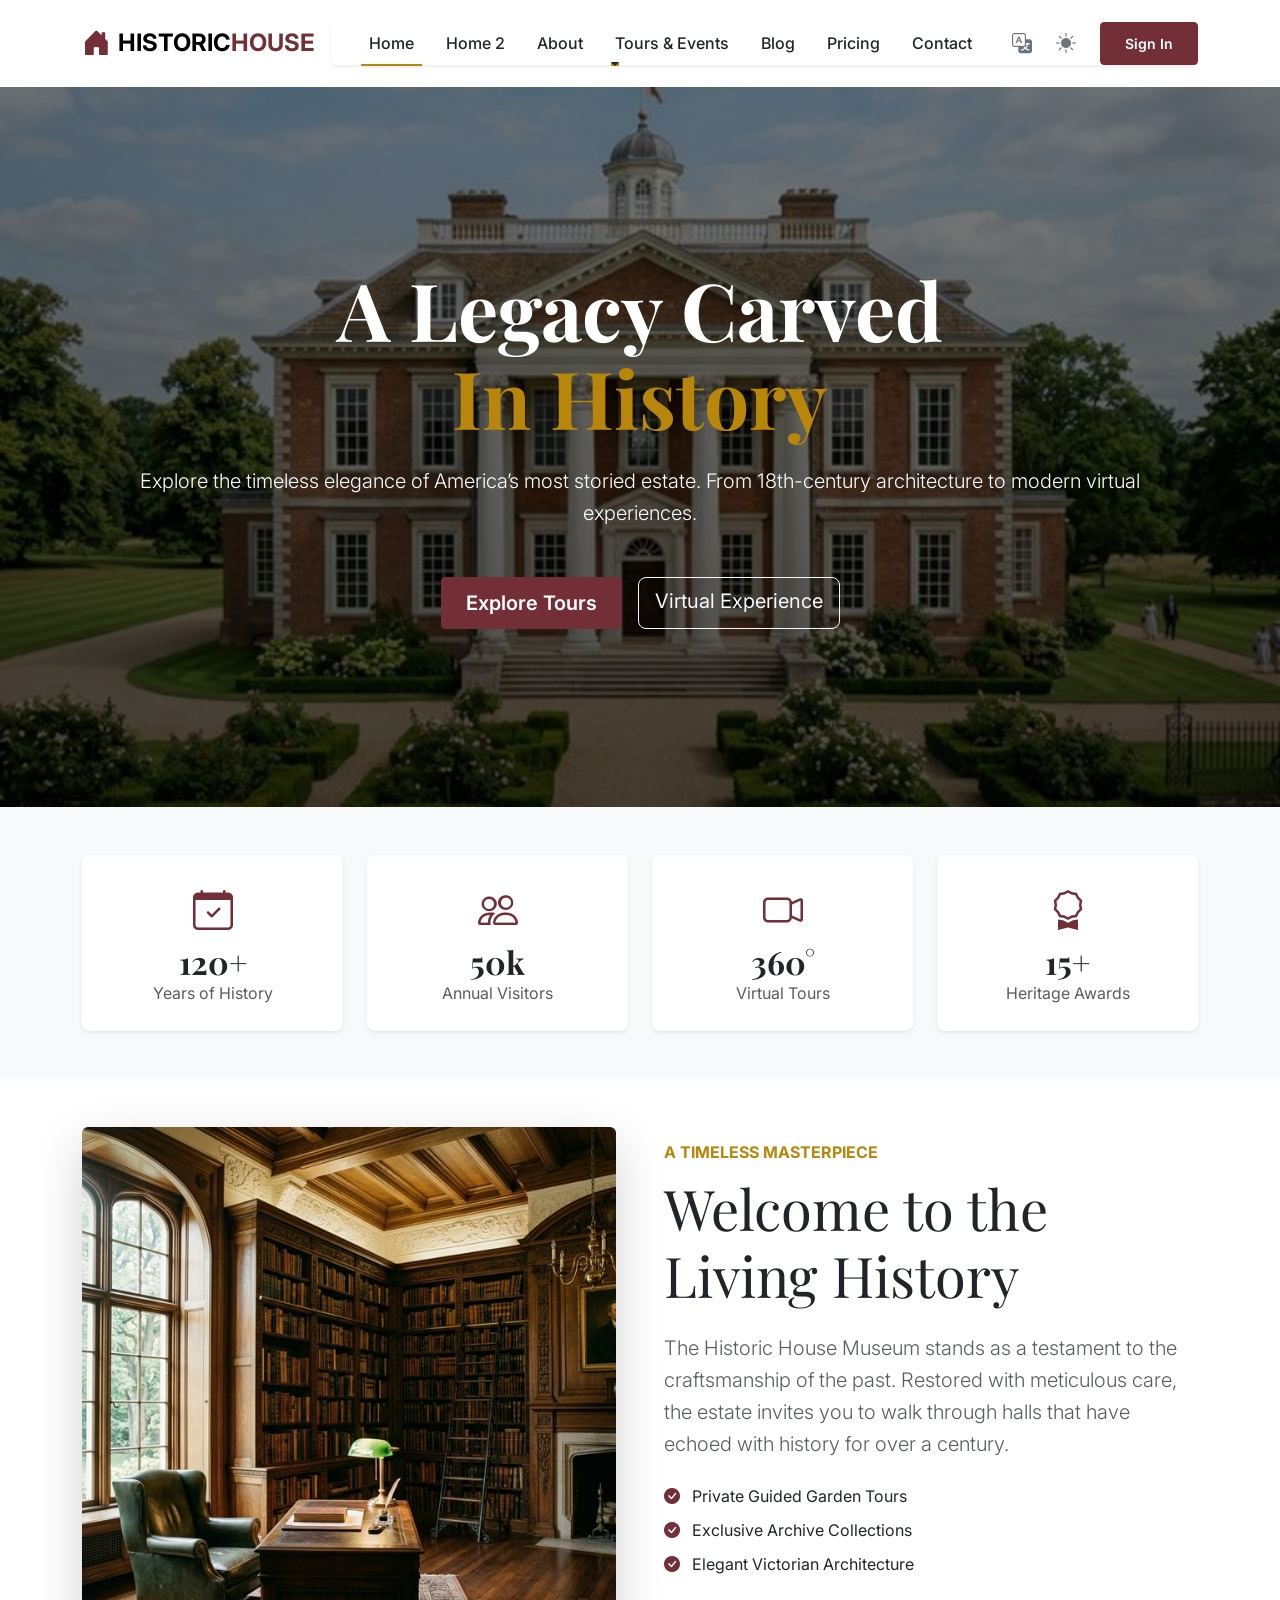
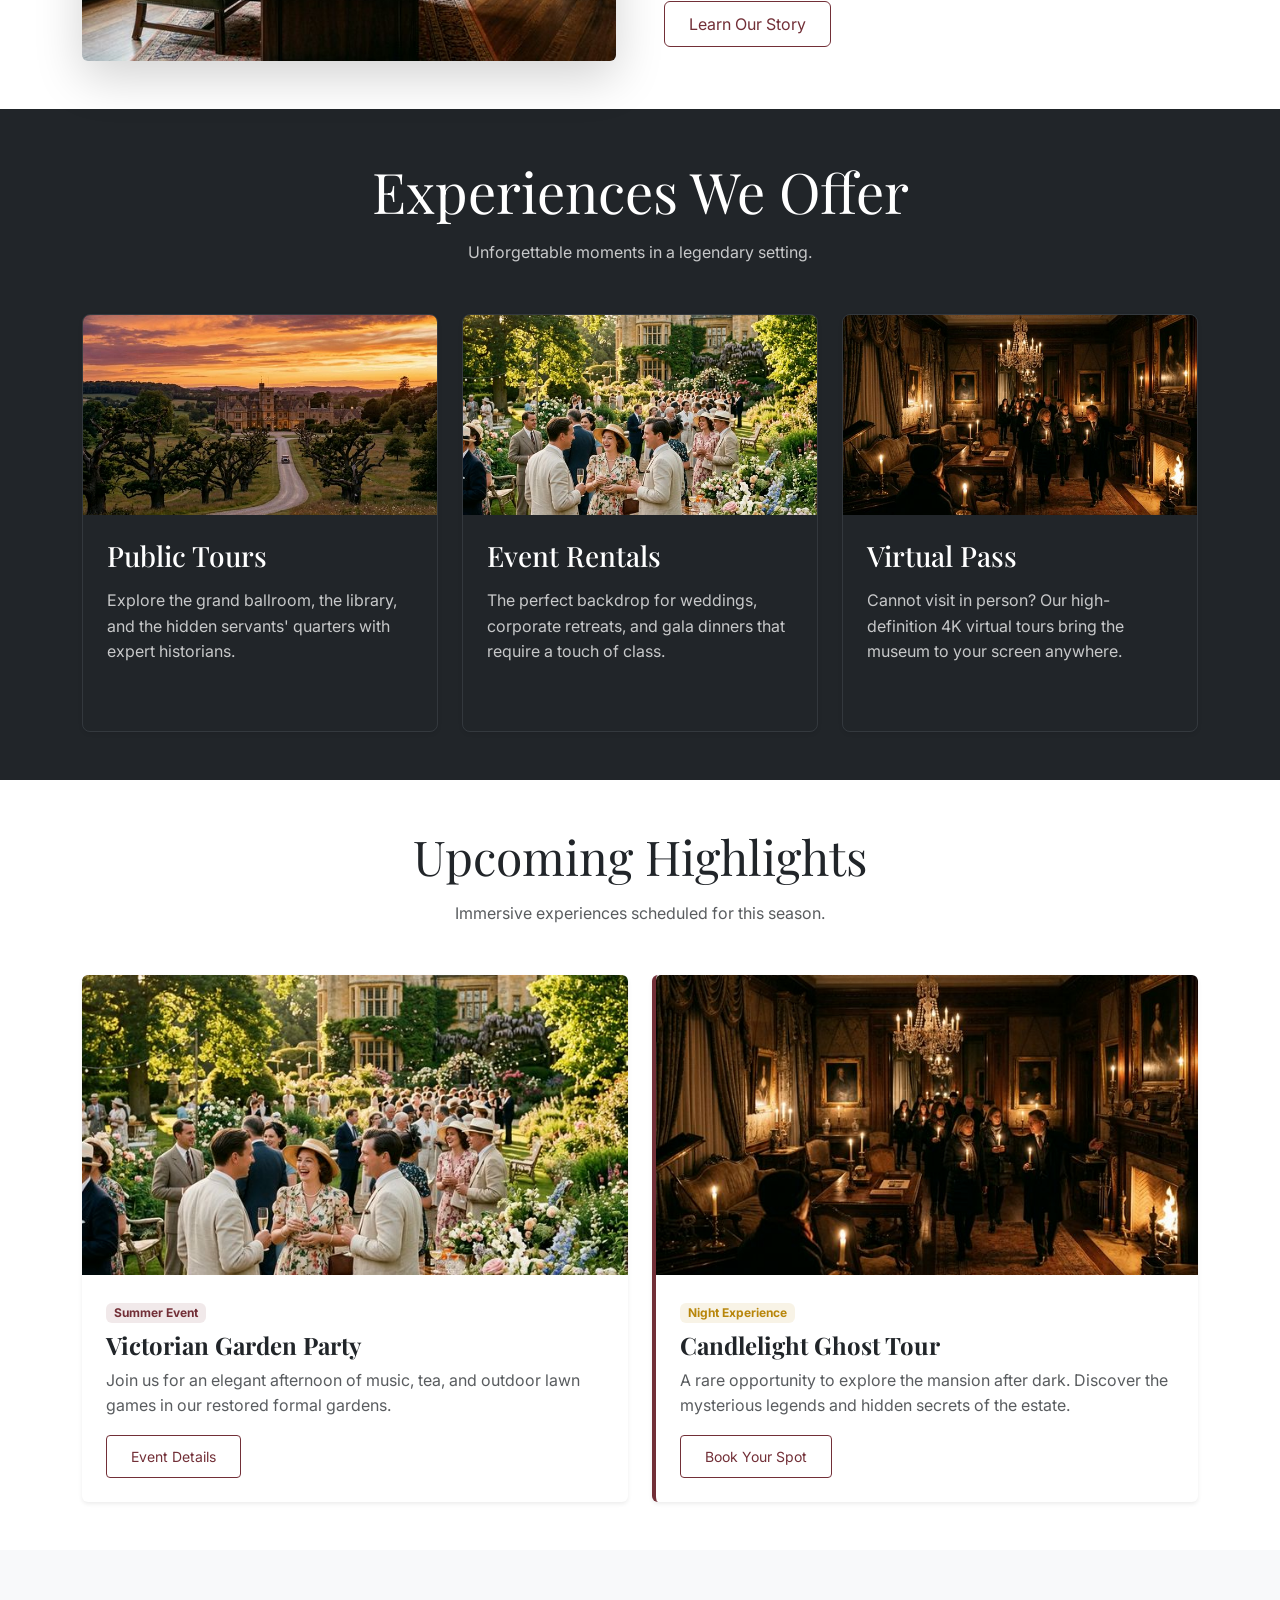
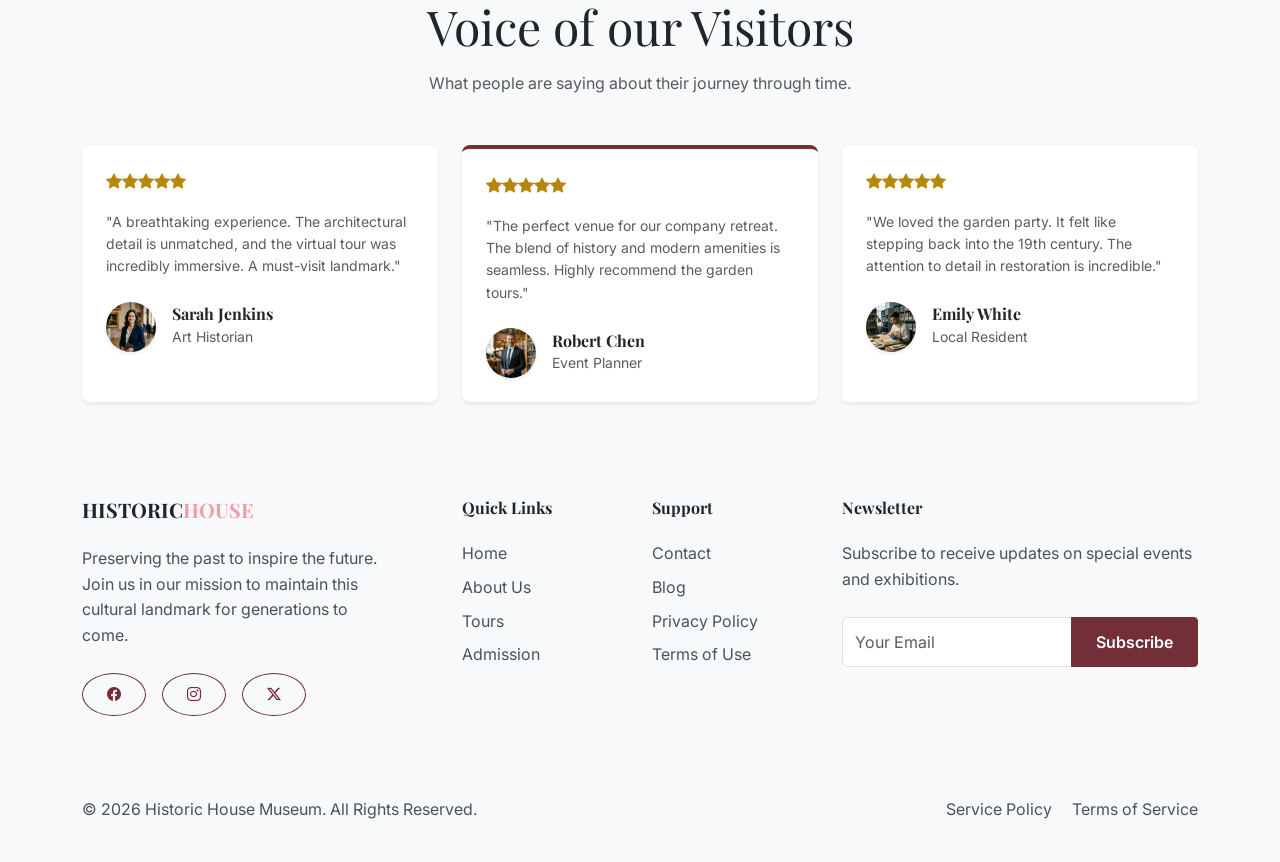
==== index.html @ ed71fc00 "Fix mobile navbar response by changing offcanvas to standard collapse" ====
<!DOCTYPE html>
<html lang="en" data-bs-theme="light">
<head>
    <meta charset="UTF-8">
    <meta name="viewport" content="width=device-width, initial-scale=1.0">
    <title>Historic House Museum | Discover Heritage & Elegance</title>
    <meta name="description" content="Step into history at the Historic House Museum. Experience virtual tours, guided walkthroughs, and elegant event rentals in our beautifully preserved estate.">
    
    <!-- Bootstrap 5 CSS -->
    <link href="https://cdn.jsdelivr.net/npm/bootstrap@5.3.2/dist/css/bootstrap.min.css" rel="stylesheet">
    <!-- Bootstrap Icons -->
    <link rel="stylesheet" href="https://cdn.jsdelivr.net/npm/bootstrap-icons@1.11.1/font/bootstrap-icons.css">
    <!-- Google Fonts -->
    <link rel="preconnect" href="https://fonts.googleapis.com">
    <link rel="preconnect" href="https://fonts.gstatic.com" crossorigin>
    <link href="https://fonts.googleapis.com/css2?family=Inter:wght@400;500;600;700&family=Playfair+Display:wght@700;800&display=swap" rel="stylesheet">
    
    <!-- Custom CSS -->
    <link rel="stylesheet" href="assets/css/style.css">

    <!-- Structured Data (JSON-LD) -->
    <script type="application/ld+json">
    {
      "@context": "https://schema.org",
      "@type": "Museum",
      "name": "Historic House Museum",
      "description": "A beautifully preserved historic home offering tours and event rentals.",
      "url": "https://historichousemuseum.example.com",
      "logo": "https://historichousemuseum.example.com/assets/images/logo.png",
      "address": {
        "@type": "PostalAddress",
        "streetAddress": "123 Heritage Lane",
        "addressLocality": "Preservation City",
        "addressRegion": "ST",
        "postalCode": "12345",
        "addressCountry": "US"
      }
    }
    </script>
</head>
<body>

    <!-- Preloader -->
    <div id="preloader">
        <div class="spinner"></div>
    </div>

    <!-- Header & Navigation -->
    <nav class="navbar navbar-expand-lg sticky-top">
        <div class="container">
            <a class="navbar-brand d-flex align-items-center" href="index.html">
                <i class="bi bi-house-door-fill text-primary me-2 fs-3"></i>
                <span class="fw-bold fs-4 font-heading">HISTORIC<span class="text-primary">HOUSE</span></span>
            </a>
            
            <button class="navbar-toggler" type="button" data-bs-toggle="collapse" data-bs-target="#navbarSupportedContent" aria-controls="navbarSupportedContent" aria-label="Toggle navigation">
                <span class="navbar-toggler-icon"></span>
            </button>

            <div class="collapse navbar-collapse bg-white p-3 p-lg-0 mt-2 mt-lg-0 rounded shadow-sm shadow-lg-none" id="navbarSupportedContent">
                    <ul class="navbar-nav ms-auto mb-2 mb-lg-0 align-items-center">
                        <li class="nav-item"><a class="nav-link" href="index.html">Home</a></li>
                        <li class="nav-item"><a class="nav-link" href="home2.html">Home 2</a></li>
                        <li class="nav-item"><a class="nav-link" href="about.html">About</a></li>
                        <li class="nav-item dropdown">
                            <a class="nav-link dropdown-toggle" href="services.html" role="button" data-bs-toggle="dropdown" aria-expanded="false">
                                Tours & Events
                            </a>
                            <ul class="dropdown-menu border-0 shadow-sm">
                                <li><a class="dropdown-item" href="services.html">All Services</a></li>
                                <li><a class="dropdown-item" href="service-details.html">Virtual Tours</a></li>
                                <li><a class="dropdown-item" href="service-details.html">Event Rentals</a></li>
                            </ul>
                        </li>
                        <li class="nav-item"><a class="nav-link" href="blog.html">Blog</a></li>
                        <li class="nav-item"><a class="nav-link" href="pricing.html">Pricing</a></li>
                        <li class="nav-item"><a class="nav-link" href="contact.html">Contact</a></li>
                        <li class="nav-item ms-lg-3 d-flex align-items-center gap-2">
                            <button class="glow-toggle" id="rtl-toggle" title="Toggle RTL">
                                <i class="bi bi-translate"></i>
                            </button>
                            <button class="glow-toggle" id="theme-toggle" title="Toggle Theme">
                                <i class="bi bi-sun-fill"></i>
                            </button>
                        </li>
                        <li class="nav-item ms-lg-3">
                            <a href="login.html" class="btn btn-primary btn-sm px-4">Sign In</a>
                        </li>
                    </ul>
            </div>
        </div>
    </nav>

    <!-- Hero Section -->
    <header class="hero-section" style="background-image: url('assets/images/hero-home.png');">
        <div class="hero-overlay"></div>
        <div class="container hero-content text-center">
            <h1 class="display-1 fw-bold mb-4" data-aos="fade-up">A Legacy Carved <br> <span class="text-secondary">In History</span></h1>
            <p class="lead mb-5 px-lg-5" data-aos="fade-up" data-aos-delay="100">Explore the timeless elegance of America’s most storied estate. From 18th-century architecture to modern virtual experiences.</p>
            <div class="d-flex flex-column flex-sm-row justify-content-center gap-3" data-aos="fade-up" data-aos-delay="200">
                <a href="services.html" class="btn btn-primary btn-lg">Explore Tours</a>
                <a href="service-details.html" class="btn btn-outline-light btn-lg">Virtual Experience</a>
            </div>
        </div>
    </header>

    <!-- Key Features / Stats Section -->
    <section class="section-padding bg-body-tertiary">
        <div class="container">
            <div class="row g-4 text-center">
                <div class="col-md-3">
                    <div class="custom-card border-0 shadow-sm py-4">
                        <i class="bi bi-calendar-check text-primary fs-1 mb-3"></i>
                        <h3 class="h2 mb-0 fw-bold">120+</h3>
                        <p class="text-muted mb-0">Years of History</p>
                    </div>
                </div>
                <div class="col-md-3">
                    <div class="custom-card border-0 shadow-sm py-4">
                        <i class="bi bi-people text-primary fs-1 mb-3"></i>
                        <h3 class="h2 mb-0 fw-bold">50k</h3>
                        <p class="text-muted mb-0">Annual Visitors</p>
                    </div>
                </div>
                <div class="col-md-3">
                    <div class="custom-card border-0 shadow-sm py-4">
                        <i class="bi bi-camera-video text-primary fs-1 mb-3"></i>
                        <h3 class="h2 mb-0 fw-bold">360°</h3>
                        <p class="text-muted mb-0">Virtual Tours</p>
                    </div>
                </div>
                <div class="col-md-3">
                    <div class="custom-card border-0 shadow-sm py-4">
                        <i class="bi bi-award text-primary fs-1 mb-3"></i>
                        <h3 class="h2 mb-0 fw-bold">15+</h3>
                        <p class="text-muted mb-0">Heritage Awards</p>
                    </div>
                </div>
            </div>
        </div>
    </section>

    <!-- Welcome Section -->
    <section class="section-padding">
        <div class="container">
            <div class="row align-items-center g-5">
                <div class="col-lg-6">
                    <img src="assets/images/about-thumb.png" alt="Historic House Interior" class="img-fluid rounded shadow-lg" loading="lazy">
                </div>
                <div class="col-lg-6">
                    <span class="text-secondary fw-bold text-uppercase tracking-widest">A Timeless Masterpiece</span>
                    <h2 class="display-4 mt-2">Welcome to the Living History</h2>
                    <p class="lead text-muted my-4">The Historic House Museum stands as a testament to the craftsmanship of the past. Restored with meticulous care, the estate invites you to walk through halls that have echoed with history for over a century.</p>
                    <ul class="list-unstyled mb-4">
                        <li class="mb-2"><i class="bi bi-check-circle-fill text-primary me-2"></i> Private Guided Garden Tours</li>
                        <li class="mb-2"><i class="bi bi-check-circle-fill text-primary me-2"></i> Exclusive Archive Collections</li>
                        <li class="mb-2"><i class="bi bi-check-circle-fill text-primary me-2"></i> Elegant Victorian Architecture</li>
                    </ul>
                    <a href="about.html" class="btn btn-outline-primary">Learn Our Story</a>
                </div>
            </div>
        </div>
    </section>

    <!-- Services Overview -->
    <section class="section-padding bg-dark text-white">
        <div class="container text-center mb-5">
            <h2 class="display-4">Experiences We Offer</h2>
            <p class="text-muted">Unforgettable moments in a legendary setting.</p>
        </div>
        <div class="container">
            <div class="row g-4">
                <div class="col-md-4">
                    <div class="custom-card h-100 bg-transparent border-secondary border-opacity-25 text-white p-0 overflow-hidden shadow-sm">
                        <img src="assets/images/about-hero.png" class="img-fluid" alt="Public Tours" style="height: 200px; width: 100%; object-fit: cover;">
                        <div class="p-4 d-flex flex-column h-100">
                            <h3 class="h3 mb-3">Public Tours</h3>
                            <p class="text-muted">Explore the grand ballroom, the library, and the hidden servants' quarters with expert historians.</p>
                            <a href="service-details.html" class="text-secondary fw-bold mt-auto">Book a Tour <i class="bi bi-arrow-right"></i></a>
                        </div>
                    </div>
                </div>
                <div class="col-md-4">
                    <div class="custom-card h-100 bg-transparent border-secondary border-opacity-25 text-white p-0 overflow-hidden shadow-sm">
                        <img src="assets/images/event-garden.png" class="img-fluid" alt="Event Rentals" style="height: 200px; width: 100%; object-fit: cover;">
                        <div class="p-4 d-flex flex-column h-100">
                            <h3 class="h3 mb-3">Event Rentals</h3>
                            <p class="text-muted">The perfect backdrop for weddings, corporate retreats, and gala dinners that require a touch of class.</p>
                            <a href="service-details.html" class="text-secondary fw-bold mt-auto">Rental Inquiry <i class="bi bi-arrow-right"></i></a>
                        </div>
                    </div>
                </div>
                <div class="col-md-4">
                    <div class="custom-card h-100 bg-transparent border-secondary border-opacity-25 text-white p-0 overflow-hidden shadow-sm">
                        <img src="assets/images/event-candlelight.png" class="img-fluid" alt="Virtual Pass" style="height: 200px; width: 100%; object-fit: cover;">
                        <div class="p-4 d-flex flex-column h-100">
                            <h3 class="h3 mb-3">Virtual Pass</h3>
                            <p class="text-muted">Cannot visit in person? Our high-definition 4K virtual tours bring the museum to your screen anywhere.</p>
                            <a href="service-details.html" class="text-secondary fw-bold mt-auto">Start Tour <i class="bi bi-arrow-right"></i></a>
                        </div>
                    </div>
                </div>
            </div>
        </div>
    </section>

    <!-- Upcoming Events Gallery -->
    <section class="section-padding">
        <div class="container">
            <div class="text-center mb-5">
                <h2 class="display-5">Upcoming Highlights</h2>
                <p class="text-muted">Immersive experiences scheduled for this season.</p>
            </div>
            <div class="row g-4">
                <div class="col-md-6">
                    <div class="card border-0 shadow-sm overflow-hidden h-100">
                        <img src="assets/images/event-garden.png" class="card-img-top" alt="Garden Party" style="height: 300px; object-fit: cover;">
                        <div class="card-body p-4">
                            <span class="badge bg-primary-subtle text-primary mb-2">Summer Event</span>
                            <h4 class="card-title">Victorian Garden Party</h4>
                            <p class="card-text text-muted">Join us for an elegant afternoon of music, tea, and outdoor lawn games in our restored formal gardens.</p>
                            <a href="service-details.html" class="btn btn-outline-primary btn-sm">Event Details</a>
                        </div>
                    </div>
                </div>
                <div class="col-md-6">
                    <div class="card border-0 shadow-sm overflow-hidden h-100 border-start border-primary border-4">
                        <img src="assets/images/event-candlelight.png" class="card-img-top" alt="Candlelight Tour" style="height: 300px; object-fit: cover;">
                        <div class="card-body p-4">
                            <span class="badge bg-secondary-subtle text-secondary mb-2">Night Experience</span>
                            <h4 class="card-title">Candlelight Ghost Tour</h4>
                            <p class="card-text text-muted">A rare opportunity to explore the mansion after dark. Discover the mysterious legends and hidden secrets of the estate.</p>
                            <a href="service-details.html" class="btn btn-outline-primary btn-sm">Book Your Spot</a>
                        </div>
                    </div>
                </div>
            </div>
        </div>
    </section>

    <!-- Visitor Testimonials -->
    <section class="section-padding bg-body-tertiary">
        <div class="container text-center mb-5">
            <h2 class="display-5">Voice of our Visitors</h2>
            <p class="text-muted">What people are saying about their journey through time.</p>
        </div>
        <div class="container">
            <div class="row g-4">
                <div class="col-md-4">
                    <div class="custom-card border-0 shadow-sm p-4 h-100">
                        <div class="mb-3 text-secondary">
                            <i class="bi bi-star-fill"></i><i class="bi bi-star-fill"></i><i class="bi bi-star-fill"></i><i class="bi bi-star-fill"></i><i class="bi bi-star-fill"></i>
                        </div>
                        <p class="font-italic text-muted mb-4 small">"A breathtaking experience. The architectural detail is unmatched, and the virtual tour was incredibly immersive. A must-visit landmark."</p>
                        <div class="d-flex align-items-center mt-auto">
                            <img src="assets/images/visitor-sarah.png" class="rounded-circle shadow-sm" alt="Sarah Jenkins" style="width: 50px; height: 50px; object-fit: cover;">
                            <div class="ms-3 text-start">
                                <h6 class="mb-0">Sarah Jenkins</h6>
                                <span class="small text-muted">Art Historian</span>
                            </div>
                        </div>
                    </div>
                </div>
                <div class="col-md-4">
                    <div class="custom-card shadow-sm p-4 h-100 border-0 border-top border-primary border-4">
                        <div class="mb-3 text-secondary">
                            <i class="bi bi-star-fill"></i><i class="bi bi-star-fill"></i><i class="bi bi-star-fill"></i><i class="bi bi-star-fill"></i><i class="bi bi-star-fill"></i>
                        </div>
                        <p class="font-italic text-muted mb-4 small">"The perfect venue for our company retreat. The blend of history and modern amenities is seamless. Highly recommend the garden tours."</p>
                        <div class="d-flex align-items-center mt-auto">
                            <img src="assets/images/visitor-robert.png" class="rounded-circle shadow-sm" alt="Robert Chen" style="width: 50px; height: 50px; object-fit: cover;">
                            <div class="ms-3 text-start">
                                <h6 class="mb-0">Robert Chen</h6>
                                <span class="small text-muted">Event Planner</span>
                            </div>
                        </div>
                    </div>
                </div>
                <div class="col-md-4">
                    <div class="card border-0 shadow-sm p-4 h-100">
                        <div class="mb-3 text-secondary">
                            <i class="bi bi-star-fill"></i><i class="bi bi-star-fill"></i><i class="bi bi-star-fill"></i><i class="bi bi-star-fill"></i><i class="bi bi-star-fill"></i>
                        </div>
                        <p class="font-italic text-muted mb-4 small">"We loved the garden party. It felt like stepping back into the 19th century. The attention to detail in restoration is incredible."</p>
                        <div class="d-flex align-items-center">
                            <img src="assets/images/visitor-emily.png" class="rounded-circle shadow-sm" alt="Emily White" style="width: 50px; height: 50px; object-fit: cover;">
                            <div class="ms-3 text-start">
                                <h6 class="mb-0">Emily White</h6>
                                <span class="small text-muted">Local Resident</span>
                            </div>
                        </div>
                    </div>
                </div>
            </div>
        </div>
    </section>

    <!-- Footer -->
    <footer class="bg-body-tertiary section-padding pb-4">
        <div class="container">
            <div class="row g-4 mb-5">
                <div class="col-lg-4 col-md-6">
                    <h5 class="fw-bold mb-4 font-heading">HISTORIC<span class="text-primary">HOUSE</span></h5>
                    <p class="text-muted pe-lg-5">Preserving the past to inspire the future. Join us in our mission to maintain this cultural landmark for generations to come.</p>
                    <div class="d-flex gap-3 mt-4">
                        <a href="#" class="btn btn-outline-primary btn-sm rounded-circle"><i class="bi bi-facebook"></i></a>
                        <a href="#" class="btn btn-outline-primary btn-sm rounded-circle"><i class="bi bi-instagram"></i></a>
                        <a href="#" class="btn btn-outline-primary btn-sm rounded-circle"><i class="bi bi-twitter-x"></i></a>
                    </div>
                </div>
                <div class="col-lg-2 col-md-3">
                    <h6 class="fw-bold mb-4">Quick Links</h6>
                    <ul class="list-unstyled">
                        <li class="mb-2"><a href="index.html" class="text-muted">Home</a></li>
                        <li class="mb-2"><a href="about.html" class="text-muted">About Us</a></li>
                        <li class="mb-2"><a href="services.html" class="text-muted">Tours</a></li>
                        <li class="mb-2"><a href="pricing.html" class="text-muted">Admission</a></li>
                    </ul>
                </div>
                <div class="col-lg-2 col-md-3">
                    <h6 class="fw-bold mb-4">Support</h6>
                    <ul class="list-unstyled">
                        <li class="mb-2"><a href="contact.html" class="text-muted">Contact</a></li>
                        <li class="mb-2"><a href="blog.html" class="text-muted">Blog</a></li>
                        <li class="mb-2"><a href="#" class="text-muted">Privacy Policy</a></li>
                        <li class="mb-2"><a href="#" class="text-muted">Terms of Use</a></li>
                    </ul>
                </div>
                <div class="col-lg-4 col-md-6">
                    <h6 class="fw-bold mb-4">Newsletter</h6>
                    <p class="text-muted mb-4">Subscribe to receive updates on special events and exhibitions.</p>
                    <form class="input-group mb-3 needs-validation" novalidate>
                        <input type="email" class="form-control" placeholder="Your Email" required>
                        <button class="btn btn-primary" type="submit">Subscribe</button>
                    </form>
                </div>
            </div>
            <hr class="border-secondary opacity-25">
            <div class="row py-3">
                <div class="col-md-6 text-center text-md-start">
                    <p class="text-muted mb-0">&copy; 2026 Historic House Museum. All Rights Reserved.</p>
                </div>
                <div class="col-md-6 text-center text-md-end">
                    <p class="text-muted mb-0">
                        <a href="#" class="text-muted text-decoration-none me-3">Service Policy</a>
                        <a href="#" class="text-muted text-decoration-none">Terms of Service</a>
                    </p>
                </div>
            </div>
        </div>
    </footer>

    <!-- Bootstrap 5 JS Bundle -->
    <script src="https://cdn.jsdelivr.net/npm/bootstrap@5.3.2/dist/js/bootstrap.bundle.min.js"></script>
    <!-- Custom JS -->
    <script src="assets/js/main.js"></script>
</body>
</html>
---- assets/css/style.css ----
/* 
    Historic House Museum - Style System
    Project: Multi-page Website
    Structure: Variables, Reset, Typography, Layout, Components, Sections, Utilities, Dark Mode
*/

/* ====================================
   VARIABLES
   ==================================== */
:root {
    /* Brand Colors */
    --primary-color: #722F37; /* Wine */
    --secondary-color: #B8860B; /* Dark Goldenrod */
    --accent-color: #2F4F4F; /* Dark Slate Gray */
    
    /* Neutral Colors - Light Mode */
    --bg-color: #ffffff;
    --text-color: #212529;
    --text-muted: #6c757d;
    --border-color: #dee2e6;
    --card-bg: #ffffff;
    --navbar-bg: rgba(255, 255, 255, 0.95);
    
    /* Spacing (8px scale) */
    --space-1: 8px;
    --space-2: 16px;
    --space-3: 24px;
    --space-4: 32px;
    --space-5: 40px;
    --space-6: 48px;
    
    /* Transitions */
    --transition-fast: 0.2s ease;
    --transition-base: 0.3s ease;
    
    /* Shadows */
    --shadow-sm: 0 2px 4px rgba(0,0,0,0.05);
    --shadow-md: 0 4px 8px rgba(0,0,0,0.1);
    --shadow-lg: 0 8px 16px rgba(0,0,0,0.15);
}

/* Dark Mode Overrides */
[data-bs-theme="dark"] {
    --bg-color: #121212;
    --text-color: #f8f9fa;
    --text-muted: #adb5bd;
    --border-color: #2d2d2d;
    --card-bg: #1e1e1e;
    --navbar-bg: rgba(18, 18, 18, 0.95);
    --shadow-sm: 0 2px 4px rgba(0,0,0,0.3);
    --shadow-md: 0 4px 8px rgba(0,0,0,0.4);
    --shadow-lg: 0 8px 16px rgba(0,0,0,0.5);
}

/* Theme-Aware Background Fixes */
[data-bs-theme="dark"] .bg-light,
[data-bs-theme="dark"] .bg-white,
[data-bs-theme="dark"] .bg-body-tertiary {
    background-color: var(--card-bg) !important;
}

.bg-card-custom {
    background-color: var(--card-bg) !important;
}

/* Accessibility: Brand & Primary Contrast on Dark Backgrounds */
[data-bs-theme="dark"] .text-primary,
[data-bs-theme="dark"] .navbar-brand span.text-primary,
[data-bs-theme="dark"] .navbar-brand i.text-primary,
[data-bs-theme="dark"] .sidebar .font-heading span.text-primary,
.bg-dark span.text-primary,
.bg-primary span.text-primary,
footer span.text-primary {
    color: #f19da7 !important; /* Lighter shade for visibility */
}

/* Button Contrast in Dark Mode */
[data-bs-theme="dark"] .btn-primary {
    background-color: #9e434e !important; /* Slightly brighter wine */
    border-color: #9e434e !important;
}

[data-bs-theme="dark"] .btn-outline-primary {
    color: #f19da7 !important;
    border-color: #f19da7 !important;
}

[data-bs-theme="dark"] .btn-outline-primary:hover {
    background-color: #f19da7 !important;
    color: #121212 !important;
}

[data-bs-theme="dark"] .btn-outline-dark {
    border-color: var(--text-muted) !important;
    color: var(--text-color) !important;
}

[data-bs-theme="dark"] .btn-outline-dark:hover {
    background-color: var(--text-color) !important;
    color: var(--bg-color) !important;
}

/* ====================================
   RESET & BASE
   ==================================== */
* {
    margin: 0;
    padding: 0;
    box-sizing: border-box;
}

body {
    font-family: 'Inter', sans-serif;
    background-color: var(--bg-color);
    color: var(--text-color);
    line-height: 1.6;
    overflow-x: hidden;
    transition: background-color var(--transition-base), color var(--transition-base);
}

a {
    text-decoration: none;
    color: var(--primary-color);
    transition: var(--transition-fast);
}

a:hover {
    color: var(--secondary-color);
}

img {
    max-width: 100%;
    height: auto;
    display: block;
}

/* ====================================
   TYPOGRAPHY
   ==================================== */
h1, h2, h3, h4, h5, h6 {
    font-family: 'Playfair Display', serif;
    font-weight: 700;
    margin-bottom: var(--space-2);
}

.display-1, .display-2, .display-3 {
    line-height: 1.1;
}

/* ====================================
   LAYOUT
   ==================================== */
.section-padding {
    padding: var(--space-6) 0;
}

@media (max-width: 640px) {
    .section-padding {
        padding: var(--space-4) 0;
    }
}

/* ====================================
   COMPONENTS
   ==================================== */

/* Navbar */
.navbar {
    background-color: var(--navbar-bg) !important;
    backdrop-filter: blur(10px);
    transition: var(--transition-base);
    padding: var(--space-2) 0;
}

.navbar.scrolled {
    padding: var(--space-1) 0;
    box-shadow: var(--shadow-md);
}

.nav-link {
    font-weight: 500;
    color: var(--text-color) !important;
    margin: 0 var(--space-1);
    position: relative;
}

.nav-link::after {
    content: '';
    position: absolute;
    bottom: -2px;
    left: 0;
    width: 0;
    height: 2px;
    background-color: var(--secondary-color);
    transition: var(--transition-base);
}

.nav-link.active::after,
.nav-link:hover::after {
    width: 100%;
}

/* Buttons */
.btn-primary {
    background-color: var(--primary-color) !important;
    border-color: var(--primary-color) !important;
    padding: 10px 24px;
    font-weight: 600;
    border-radius: 4px;
    transition: var(--transition-base);
}

.btn-primary:hover {
    background-color: #5a252b !important;
    transform: translateY(-2px);
}

.btn-outline-primary {
    color: var(--primary-color) !important;
    border-color: var(--primary-color) !important;
    padding: 10px 24px;
}

.btn-outline-primary:hover {
    background-color: var(--primary-color) !important;
    color: #fff !important;
}

/* Cards */
.custom-card {
    background: var(--card-bg);
    border: 1px solid var(--border-color);
    border-radius: 8px;
    padding: var(--space-3);
    transition: var(--transition-base);
    height: 100%;
}

.custom-card:hover {
    transform: translateY(-5px);
    box-shadow: var(--shadow-lg);
}

/* Forms */
.form-control {
    background-color: var(--bg-color);
    border: 1px solid var(--border-color);
    color: var(--text-color);
    padding: 12px;
}

.form-control:focus {
    border-color: var(--primary-color);
    box-shadow: 0 0 0 0.25rem rgba(114, 47, 55, 0.25);
    background-color: var(--bg-color);
    color: var(--text-color);
}

/* ====================================
   SECTIONS
   ==================================== */

/* Hero */
.hero-section {
    position: relative;
    height: 80vh;
    min-height: 500px;
    display: flex;
    align-items: center;
    overflow: hidden;
    background-size: cover;
    background-position: center;
}

.hero-overlay {
    position: absolute;
    top: 0;
    left: 0;
    right: 0;
    bottom: 0;
    background: linear-gradient(rgba(0,0,0,0.5), rgba(0,0,0,0.7));
    z-index: 1;
}

.hero-content {
    position: relative;
    z-index: 2;
    color: #fff;
}

/* ====================================
   UTILITIES
   ==================================== */
.text-primary { color: var(--primary-color) !important; }
.text-secondary { color: var(--secondary-color) !important; }
.bg-primary { background-color: var(--primary-color) !important; }
.bg-secondary { background-color: var(--secondary-color) !important; }
.bg-primary-subtle { background-color: rgba(114, 47, 55, 0.1) !important; }
.bg-secondary-subtle { background-color: rgba(184, 134, 11, 0.1) !important; }
.border-primary { border-color: var(--primary-color) !important; }

/* Contrast Fixes for Dark Sections in Light Mode */
.bg-dark .text-muted,
.bg-primary .text-muted,
.hero-section .text-muted {
    color: rgba(255, 255, 255, 0.75) !important;
}

[data-bs-theme="dark"] .text-muted,
[data-bs-theme="dark"] body .text-muted {
    color: #adb5bd !important;
}

[data-bs-theme="dark"] .text-dark {
    color: var(--text-color) !important;
}

[data-bs-theme="dark"] .bg-body-tertiary .text-muted,
[data-bs-theme="dark"] footer .text-muted,
[data-bs-theme="dark"] footer p.text-muted,
[data-bs-theme="dark"] footer a.text-muted {
    color: #e9ecef !important; /* Even lighter white-grey for dark footers */
}

/* Social Icons Dark Mode Contrast */
[data-bs-theme="dark"] footer .btn-outline-primary,
[data-bs-theme="dark"] .btn-outline-primary.rounded-circle {
    border-color: #f19da7 !important;
    color: #f19da7 !important;
}
[data-bs-theme="dark"] footer .btn-outline-primary:hover,
[data-bs-theme="dark"] .btn-outline-primary.rounded-circle:hover {
    background-color: #f19da7 !important;
    color: #121212 !important;
}
footer a.text-muted:hover {
    color: #f19da7 !important; /* Lighter wine for hover on dark */
}

footer.bg-light .text-muted,
[data-bs-theme="light"] footer .text-muted {
    color: #4b5259 !important; /* Darker gray for light backgrounds */
}

footer.bg-light a.text-muted:hover,
[data-bs-theme="light"] footer a.text-muted:hover {
    color: var(--primary-color) !important;
}

footer .border-secondary {
    border-color: rgba(255, 255, 255, 0.1) !important;
}
footer.bg-light .border-secondary {
    border-color: rgba(0, 0, 0, 0.1) !important;
}

/* ====================================
   ANIMATIONS
   ==================================== */
[data-aos] {
    transition-duration: 0.8s;
}

/* ====================================
   PREMIUM TOGGLES (GLOW STYLE)
   ==================================== */
.glow-toggle {
    cursor: pointer;
    font-size: 1.25rem;
    color: var(--text-muted);
    transition: all 0.3s ease;
    padding: 6px;
    border: 2px solid transparent;
    border-radius: 8px;
    display: inline-flex;
    align-items: center;
    justify-content: center;
    background: transparent;
    line-height: 1;
}

.glow-toggle:hover {
    color: #00ffd5;
    background-color: rgba(0, 255, 213, 0.08);
    text-shadow: 0 0 10px rgba(0, 255, 213, 0.8);
    border-color: rgba(0, 255, 213, 0.3);
}

.glow-toggle.active {
    color: #00ffd5;
    border-color: rgba(0, 255, 213, 0.6);
    box-shadow: 0 0 20px rgba(0, 255, 213, 0.25), inset 0 0 8px rgba(0, 255, 213, 0.15);
    text-shadow: 0 0 12px rgba(0, 255, 213, 0.9);
    background-color: rgba(0, 255, 213, 0.05);
}

[data-bs-theme="dark"] .glow-toggle {
    color: #adb5bd;
}

/* RTL Specifics */
[dir="rtl"] {
    text-align: right;
}

[dir="rtl"] .ms-auto {
    margin-right: auto !important;
    margin-left: 0 !important;
}

[dir="rtl"] .me-auto {
    margin-left: auto !important;
    margin-right: 0 !important;
}

/* ====================================
   PRELOADER
   ==================================== */
#preloader {
    position: fixed;
    top: 0;
    left: 0;
    width: 100%;
    height: 100%;
    background-color: var(--bg-color);
    display: flex;
    justify-content: center;
    align-items: center;
    z-index: 9999;
}

.spinner {
    width: 50px;
    height: 50px;
    border: 5px solid var(--border-color);
    border-top-color: var(--primary-color);
    border-radius: 50%;
    animation: spin 1s linear infinite;
}

@keyframes spin {
    to { transform: rotate(360deg); }
}
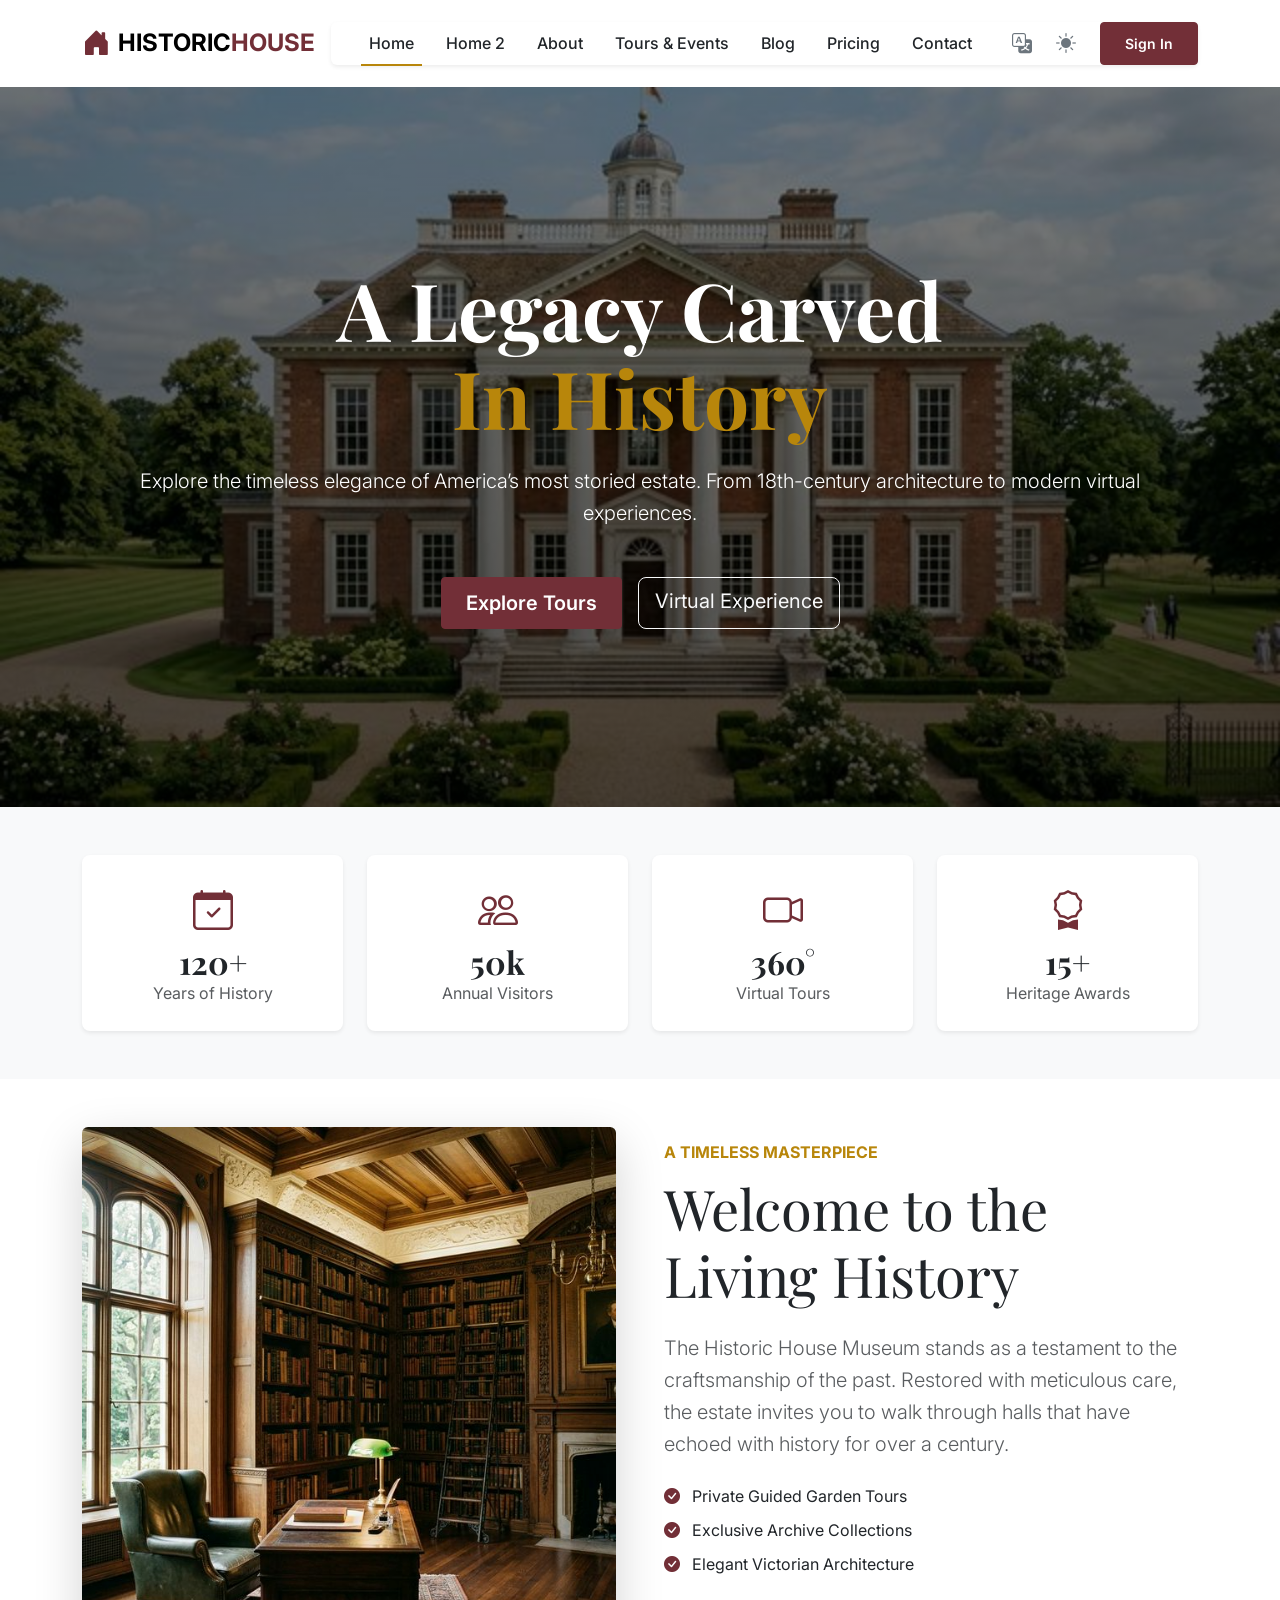
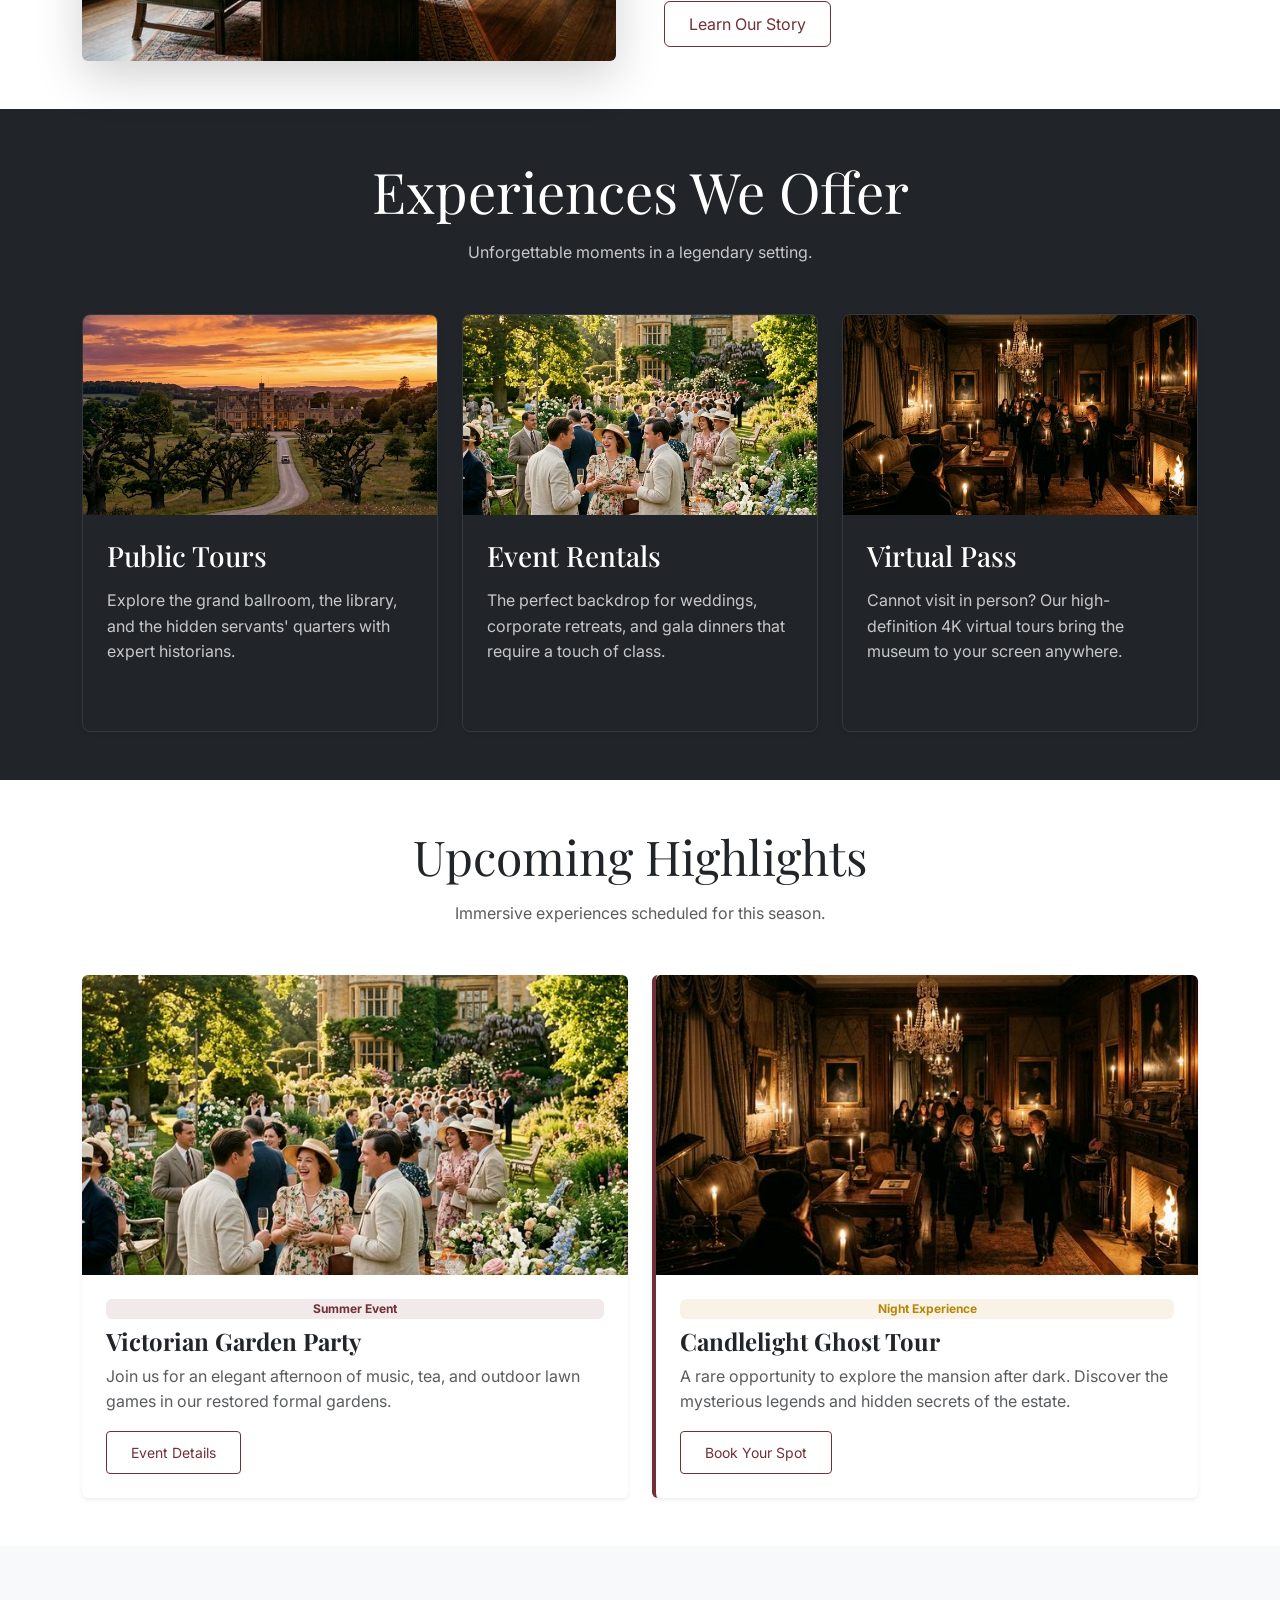
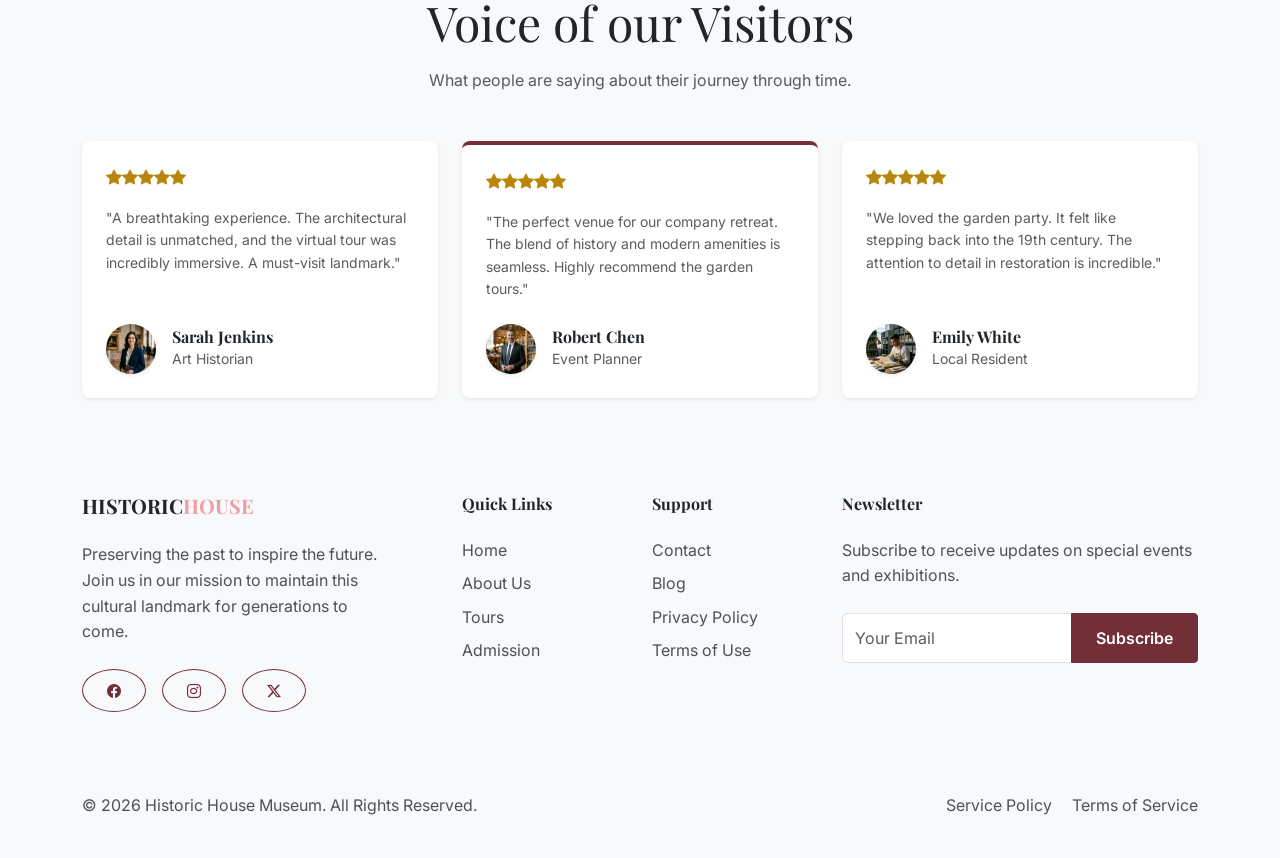
==== commit 61298bb1: "Update website content and styles" ====
--- a/index.html
+++ b/index.html
@@ -17,6 +17,8 @@
     
     <!-- Custom CSS -->
     <link rel="stylesheet" href="assets/css/style.css">
+    <link rel="icon" type="image/svg+xml" href="assets/images/favicon.svg">
+    <link rel="shortcut icon" href="assets/images/favicon.svg">
 
     <!-- Structured Data (JSON-LD) -->
     <script type="application/ld+json">
@@ -62,15 +64,8 @@
                         <li class="nav-item"><a class="nav-link" href="index.html">Home</a></li>
                         <li class="nav-item"><a class="nav-link" href="home2.html">Home 2</a></li>
                         <li class="nav-item"><a class="nav-link" href="about.html">About</a></li>
-                        <li class="nav-item dropdown">
-                            <a class="nav-link dropdown-toggle" href="services.html" role="button" data-bs-toggle="dropdown" aria-expanded="false">
-                                Tours & Events
-                            </a>
-                            <ul class="dropdown-menu border-0 shadow-sm">
-                                <li><a class="dropdown-item" href="services.html">All Services</a></li>
-                                <li><a class="dropdown-item" href="service-details.html">Virtual Tours</a></li>
-                                <li><a class="dropdown-item" href="service-details.html">Event Rentals</a></li>
-                            </ul>
+                        <li class="nav-item">
+                            <a class="nav-link" href="services.html">Tours & Events</a>
                         </li>
                         <li class="nav-item"><a class="nav-link" href="blog.html">Blog</a></li>
                         <li class="nav-item"><a class="nav-link" href="pricing.html">Pricing</a></li>
@@ -99,7 +94,7 @@
             <p class="lead mb-5 px-lg-5" data-aos="fade-up" data-aos-delay="100">Explore the timeless elegance of America’s most storied estate. From 18th-century architecture to modern virtual experiences.</p>
             <div class="d-flex flex-column flex-sm-row justify-content-center gap-3" data-aos="fade-up" data-aos-delay="200">
                 <a href="services.html" class="btn btn-primary btn-lg">Explore Tours</a>
-                <a href="service-details.html" class="btn btn-outline-light btn-lg">Virtual Experience</a>
+                <a href="services.html" class="btn btn-outline-light btn-lg">Virtual Experience</a>
             </div>
         </div>
     </header>
@@ -176,7 +171,7 @@
                         <div class="p-4 d-flex flex-column h-100">
                             <h3 class="h3 mb-3">Public Tours</h3>
                             <p class="text-muted">Explore the grand ballroom, the library, and the hidden servants' quarters with expert historians.</p>
-                            <a href="service-details.html" class="text-secondary fw-bold mt-auto">Book a Tour <i class="bi bi-arrow-right"></i></a>
+                            <a href="services.html" class="text-secondary fw-bold mt-auto">Book a Tour <i class="bi bi-arrow-right"></i></a>
                         </div>
                     </div>
                 </div>
@@ -186,7 +181,7 @@
                         <div class="p-4 d-flex flex-column h-100">
                             <h3 class="h3 mb-3">Event Rentals</h3>
                             <p class="text-muted">The perfect backdrop for weddings, corporate retreats, and gala dinners that require a touch of class.</p>
-                            <a href="service-details.html" class="text-secondary fw-bold mt-auto">Rental Inquiry <i class="bi bi-arrow-right"></i></a>
+                            <a href="services.html" class="text-secondary fw-bold mt-auto">Rental Inquiry <i class="bi bi-arrow-right"></i></a>
                         </div>
                     </div>
                 </div>
@@ -196,7 +191,7 @@
                         <div class="p-4 d-flex flex-column h-100">
                             <h3 class="h3 mb-3">Virtual Pass</h3>
                             <p class="text-muted">Cannot visit in person? Our high-definition 4K virtual tours bring the museum to your screen anywhere.</p>
-                            <a href="service-details.html" class="text-secondary fw-bold mt-auto">Start Tour <i class="bi bi-arrow-right"></i></a>
+                            <a href="services.html" class="text-secondary fw-bold mt-auto">Start Tour <i class="bi bi-arrow-right"></i></a>
                         </div>
                     </div>
                 </div>
@@ -213,24 +208,24 @@
             </div>
             <div class="row g-4">
                 <div class="col-md-6">
-                    <div class="card border-0 shadow-sm overflow-hidden h-100">
+                    <div class="card border-0 shadow-sm overflow-hidden h-100 d-flex flex-column">
                         <img src="assets/images/event-garden.png" class="card-img-top" alt="Garden Party" style="height: 300px; object-fit: cover;">
-                        <div class="card-body p-4">
+                        <div class="card-body p-4 d-flex flex-column">
                             <span class="badge bg-primary-subtle text-primary mb-2">Summer Event</span>
                             <h4 class="card-title">Victorian Garden Party</h4>
                             <p class="card-text text-muted">Join us for an elegant afternoon of music, tea, and outdoor lawn games in our restored formal gardens.</p>
-                            <a href="service-details.html" class="btn btn-outline-primary btn-sm">Event Details</a>
+                            <a href="services.html" class="btn btn-outline-primary btn-sm mt-auto align-self-start">Event Details</a>
                         </div>
                     </div>
                 </div>
                 <div class="col-md-6">
-                    <div class="card border-0 shadow-sm overflow-hidden h-100 border-start border-primary border-4">
+                    <div class="card border-0 shadow-sm overflow-hidden h-100 border-start border-primary border-4 d-flex flex-column">
                         <img src="assets/images/event-candlelight.png" class="card-img-top" alt="Candlelight Tour" style="height: 300px; object-fit: cover;">
-                        <div class="card-body p-4">
+                        <div class="card-body p-4 d-flex flex-column">
                             <span class="badge bg-secondary-subtle text-secondary mb-2">Night Experience</span>
                             <h4 class="card-title">Candlelight Ghost Tour</h4>
                             <p class="card-text text-muted">A rare opportunity to explore the mansion after dark. Discover the mysterious legends and hidden secrets of the estate.</p>
-                            <a href="service-details.html" class="btn btn-outline-primary btn-sm">Book Your Spot</a>
+                            <a href="services.html" class="btn btn-outline-primary btn-sm mt-auto align-self-start">Book Your Spot</a>
                         </div>
                     </div>
                 </div>
@@ -247,7 +242,7 @@
         <div class="container">
             <div class="row g-4">
                 <div class="col-md-4">
-                    <div class="custom-card border-0 shadow-sm p-4 h-100">
+                    <div class="custom-card border-0 shadow-sm p-4 h-100 d-flex flex-column">
                         <div class="mb-3 text-secondary">
                             <i class="bi bi-star-fill"></i><i class="bi bi-star-fill"></i><i class="bi bi-star-fill"></i><i class="bi bi-star-fill"></i><i class="bi bi-star-fill"></i>
                         </div>
@@ -262,7 +257,7 @@
                     </div>
                 </div>
                 <div class="col-md-4">
-                    <div class="custom-card shadow-sm p-4 h-100 border-0 border-top border-primary border-4">
+                    <div class="custom-card shadow-sm p-4 h-100 border-0 border-top border-primary border-4 d-flex flex-column">
                         <div class="mb-3 text-secondary">
                             <i class="bi bi-star-fill"></i><i class="bi bi-star-fill"></i><i class="bi bi-star-fill"></i><i class="bi bi-star-fill"></i><i class="bi bi-star-fill"></i>
                         </div>
@@ -277,12 +272,12 @@
                     </div>
                 </div>
                 <div class="col-md-4">
-                    <div class="card border-0 shadow-sm p-4 h-100">
+                    <div class="custom-card border-0 shadow-sm p-4 h-100 d-flex flex-column">
                         <div class="mb-3 text-secondary">
                             <i class="bi bi-star-fill"></i><i class="bi bi-star-fill"></i><i class="bi bi-star-fill"></i><i class="bi bi-star-fill"></i><i class="bi bi-star-fill"></i>
                         </div>
                         <p class="font-italic text-muted mb-4 small">"We loved the garden party. It felt like stepping back into the 19th century. The attention to detail in restoration is incredible."</p>
-                        <div class="d-flex align-items-center">
+                        <div class="d-flex align-items-center mt-auto">
                             <img src="assets/images/visitor-emily.png" class="rounded-circle shadow-sm" alt="Emily White" style="width: 50px; height: 50px; object-fit: cover;">
                             <div class="ms-3 text-start">
                                 <h6 class="mb-0">Emily White</h6>
--- a/assets/css/style.css
+++ b/assets/css/style.css
@@ -200,6 +200,7 @@
     width: 100%;
 }
 
+/* Tours & Events dropdown button */
 /* Buttons */
 .btn-primary {
     background-color: var(--primary-color) !important;
@@ -441,3 +442,18 @@
 @keyframes spin {
     to { transform: rotate(360deg); }
 }
+
+/* Page transition overlay keeps a soft fade while navigating between pages */
+.page-transition-mask {
+    position: fixed;
+    inset: 0;
+    background: rgba(4, 4, 4, 0.7);
+    z-index: 9998;
+    opacity: 0;
+    pointer-events: none;
+    transition: opacity 0.35s ease;
+}
+
+.page-transition-mask.visible {
+    opacity: 1;
+}
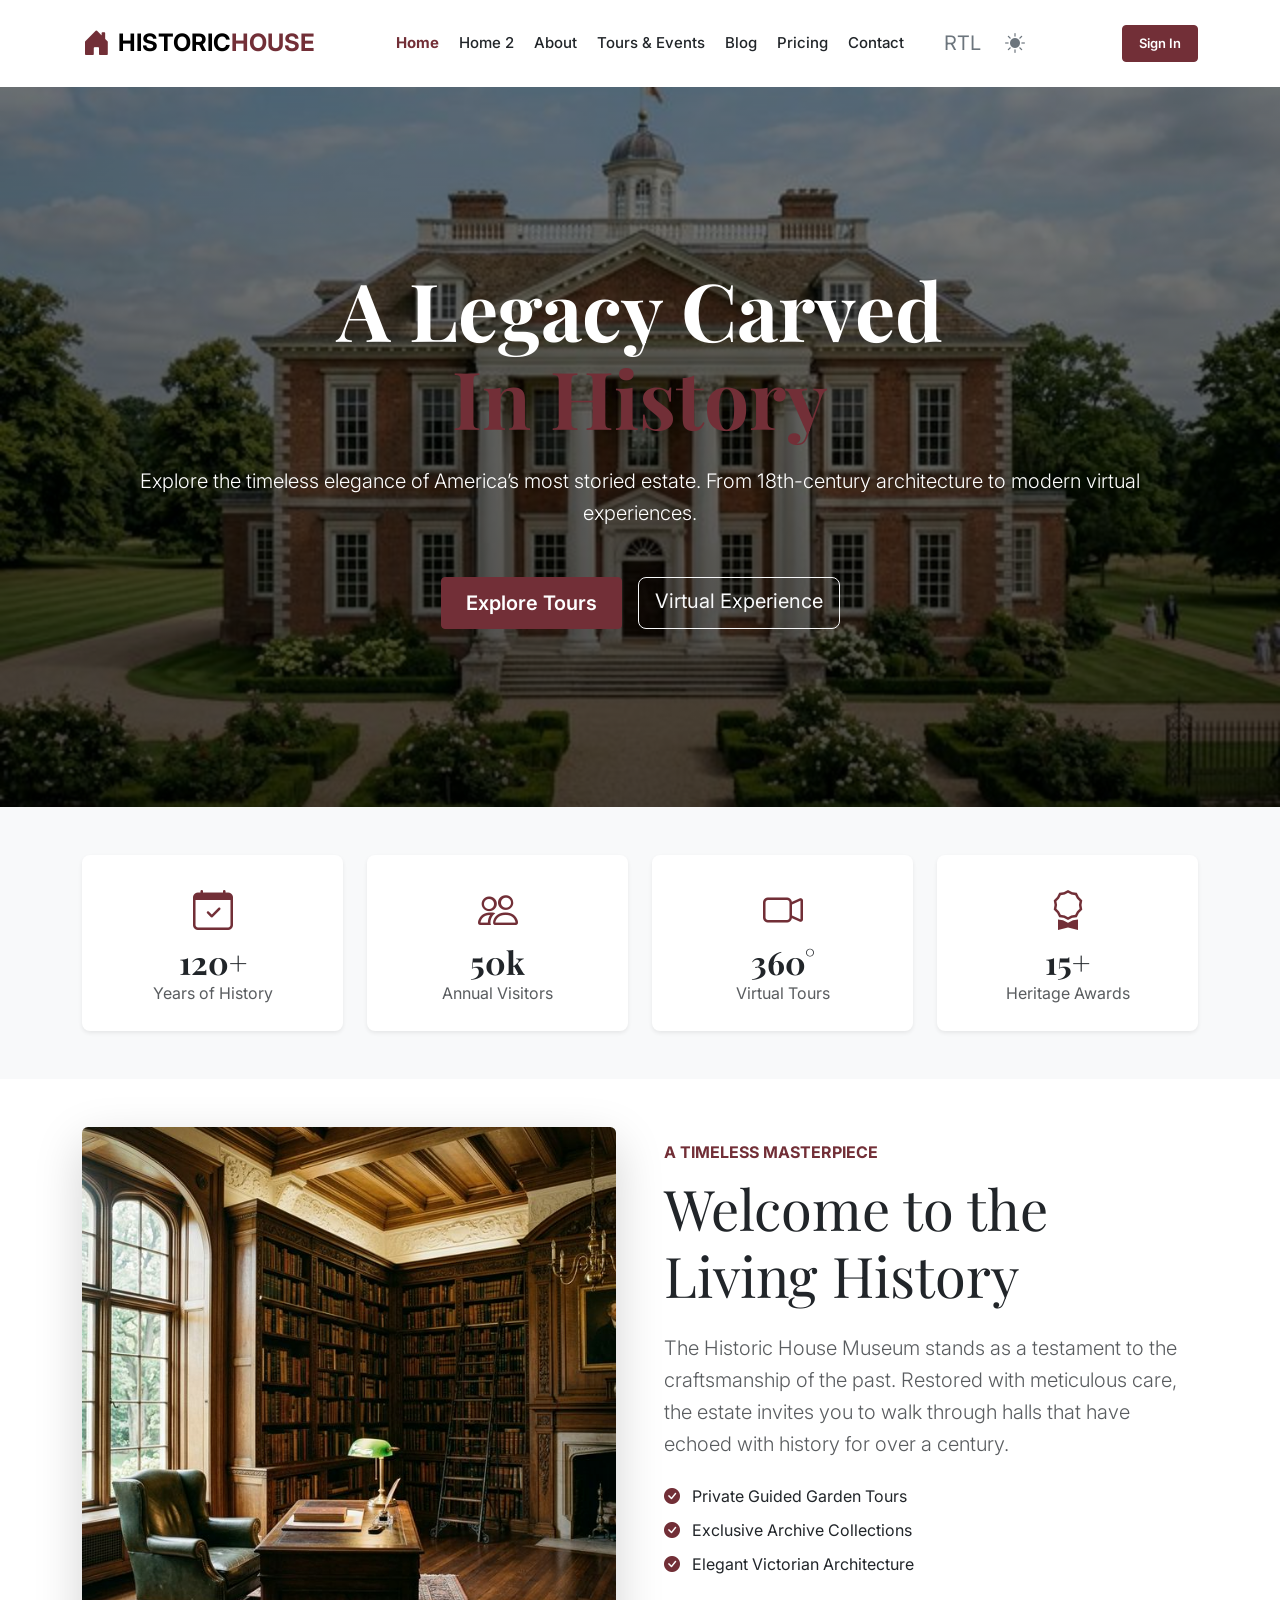
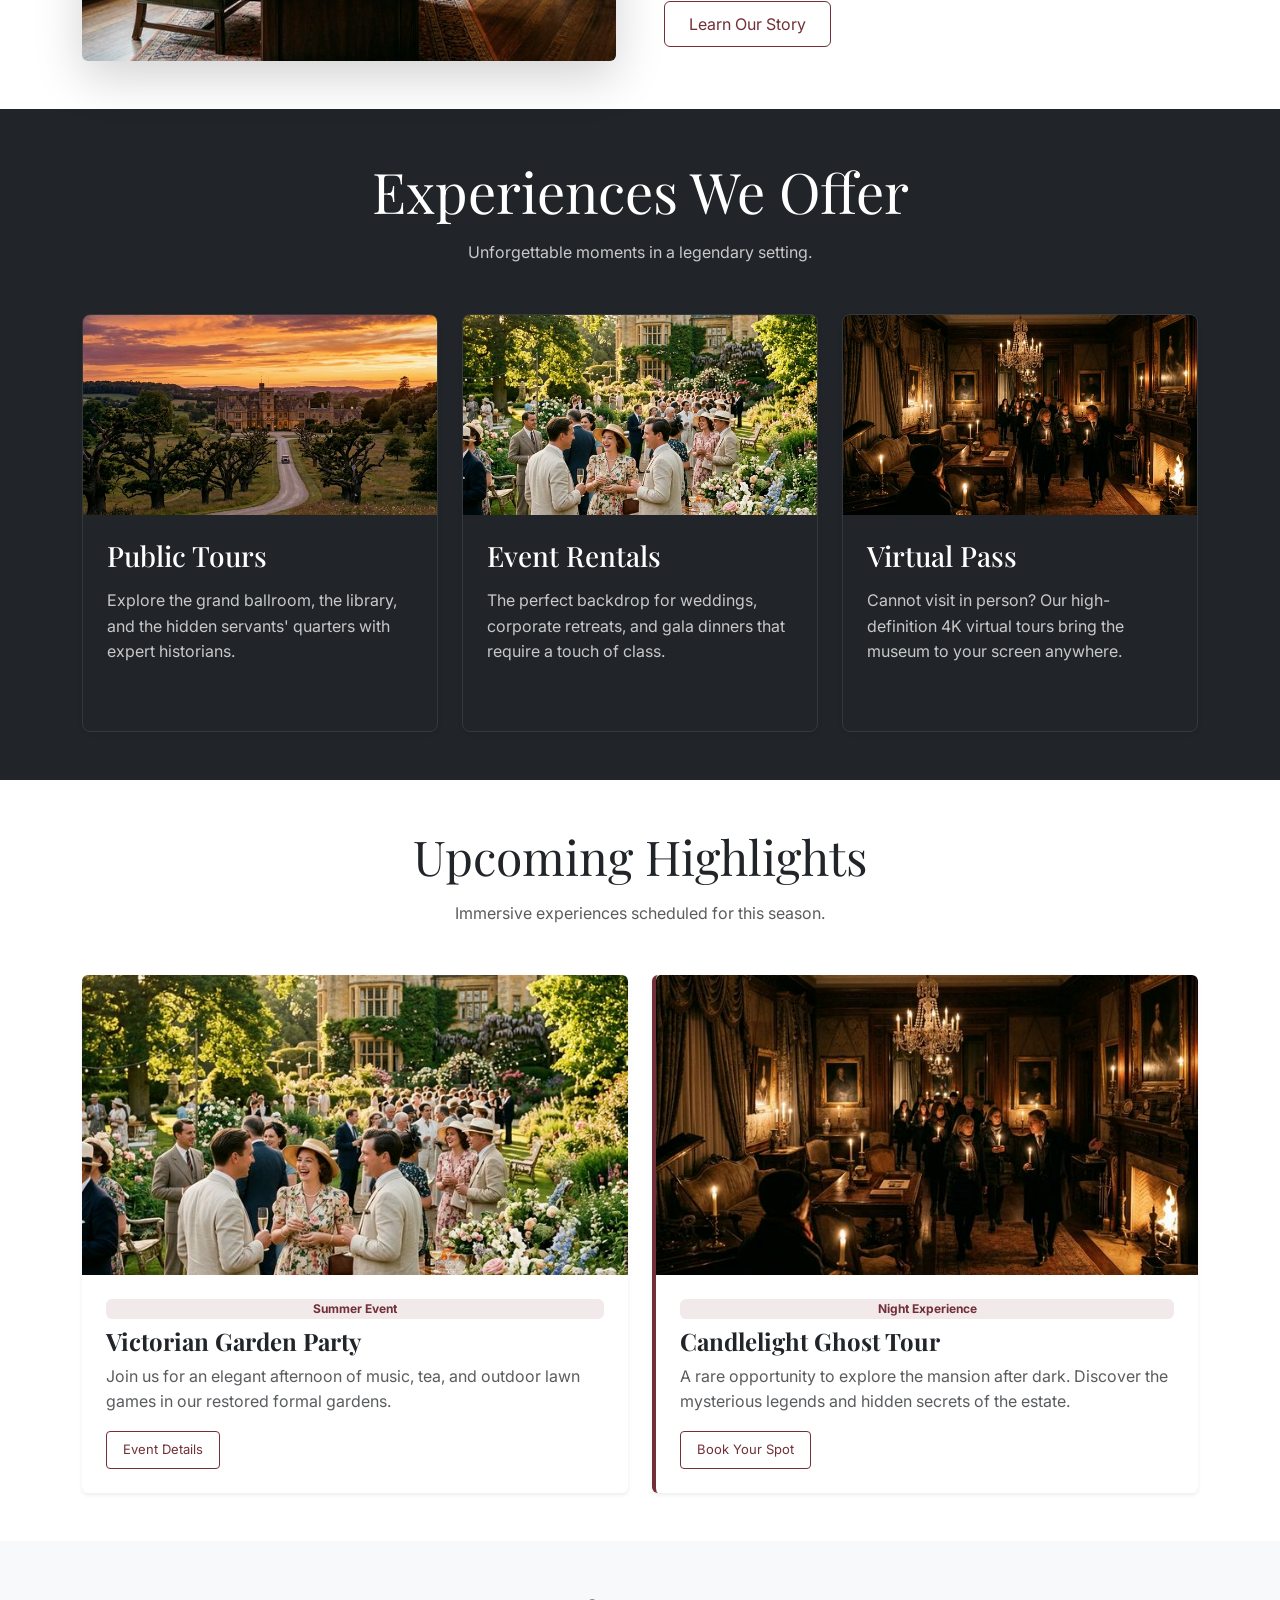
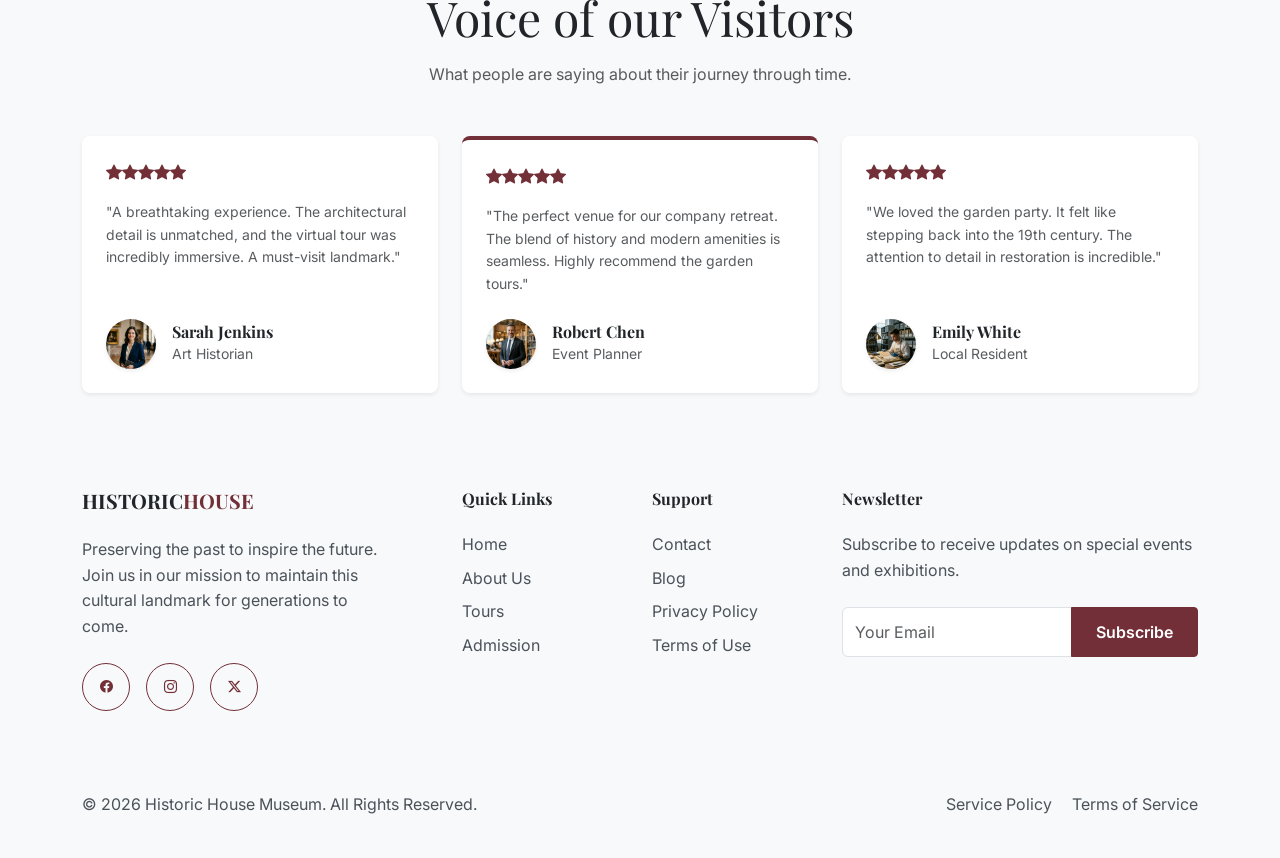
==== commit 91d4f395: "Refine navbar UI: fix desktop visibility, improve readability, and add active page indicator" ====
--- a/index.html
+++ b/index.html
@@ -59,7 +59,7 @@
                 <span class="navbar-toggler-icon"></span>
             </button>
 
-            <div class="collapse navbar-collapse bg-white p-3 p-lg-0 mt-2 mt-lg-0 rounded shadow-sm shadow-lg-none" id="navbarSupportedContent">
+            <div class="collapse navbar-collapse" id="navbarSupportedContent">
                     <ul class="navbar-nav ms-auto mb-2 mb-lg-0 align-items-center">
                         <li class="nav-item"><a class="nav-link" href="index.html">Home</a></li>
                         <li class="nav-item"><a class="nav-link" href="home2.html">Home 2</a></li>
@@ -72,7 +72,7 @@
                         <li class="nav-item"><a class="nav-link" href="contact.html">Contact</a></li>
                         <li class="nav-item ms-lg-3 d-flex align-items-center gap-2">
                             <button class="glow-toggle" id="rtl-toggle" title="Toggle RTL">
-                                <i class="bi bi-translate"></i>
+                                <span>RTL</span>
                             </button>
                             <button class="glow-toggle" id="theme-toggle" title="Toggle Theme">
                                 <i class="bi bi-sun-fill"></i>
--- a/assets/css/style.css
+++ b/assets/css/style.css
@@ -9,8 +9,9 @@
    ==================================== */
 :root {
     /* Brand Colors */
-    --primary-color: #722F37; /* Wine */
-    --secondary-color: #B8860B; /* Dark Goldenrod */
+    --brand-color: #722F37; /* Wine */
+    --primary-color: var(--brand-color);
+    --secondary-color: var(--brand-color);
     --accent-color: #2F4F4F; /* Dark Slate Gray */
     
     /* Neutral Colors - Light Mode */
@@ -71,22 +72,22 @@
 .bg-dark span.text-primary,
 .bg-primary span.text-primary,
 footer span.text-primary {
-    color: #f19da7 !important; /* Lighter shade for visibility */
+    color: var(--primary-color) !important; /* Brand color stays consistent */
 }
 
 /* Button Contrast in Dark Mode */
 [data-bs-theme="dark"] .btn-primary {
-    background-color: #9e434e !important; /* Slightly brighter wine */
-    border-color: #9e434e !important;
+    background-color: var(--primary-color) !important;
+    border-color: var(--primary-color) !important;
 }
 
 [data-bs-theme="dark"] .btn-outline-primary {
-    color: #f19da7 !important;
-    border-color: #f19da7 !important;
+    color: var(--primary-color) !important;
+    border-color: var(--primary-color) !important;
 }
 
 [data-bs-theme="dark"] .btn-outline-primary:hover {
-    background-color: #f19da7 !important;
+    background-color: var(--primary-color) !important;
     color: #121212 !important;
 }
 
@@ -125,7 +126,7 @@
 }
 
 a:hover {
-    color: var(--secondary-color);
+    color: var(--primary-color);
 }
 
 img {
@@ -170,6 +171,8 @@
     backdrop-filter: blur(10px);
     transition: var(--transition-base);
     padding: var(--space-2) 0;
+    min-height: 72px;
+    align-items: center;
 }
 
 .navbar.scrolled {
@@ -177,27 +180,109 @@
     box-shadow: var(--shadow-md);
 }
 
+/* Navbar Collapse - Reset for Bootstrap compatibility */
+.navbar .navbar-collapse {
+    align-items: center;
+}
+
+/* Mobile Menu Styles */
+@media (max-width: 991.98px) {
+    .navbar .navbar-collapse {
+        background-color: var(--card-bg);
+        padding: var(--space-3);
+        margin-top: var(--space-2);
+        border-radius: 8px;
+        box-shadow: var(--shadow-sm);
+    }
+    
+    .navbar .navbar-nav {
+        gap: var(--space-2);
+        align-items: flex-start; /* Left align on mobile for better UX */
+    }
+    
+    .navbar .navbar-nav .nav-item {
+        width: 100%;
+    }
+}
+
+.navbar-nav {
+    align-items: center;
+    gap: var(--space-3);
+}
+
+@media (min-width: 992px) {
+    .navbar .navbar-collapse {
+        display: flex !important;
+        flex-basis: auto;
+        flex-grow: 1;
+        justify-content: space-between;
+        flex-wrap: nowrap;
+        overflow: hidden;
+    }
+
+    .navbar .navbar-nav {
+        width: 100%;
+        margin: 0;
+        gap: 12px; /* Tightened gap for single line fit */
+        flex-wrap: nowrap;
+        justify-content: center; /* Center links by default */
+    }
+
+    /* Distribute Logo - Menu - Button */
+    .navbar .navbar-nav > li:first-child {
+        margin-left: auto;
+    }
+    
+    .navbar .navbar-nav > li:nth-last-child(2) {
+        margin-right: auto;
+    }
+
+    .nav-link {
+        font-size: 15px; /* Increased from 14px for better readability */
+        padding: 10px 4px !important;
+        white-space: nowrap;
+    }
+
+    .btn-sm {
+        font-size: 13px !important;
+        padding: 8px 16px !important;
+        white-space: nowrap;
+    }
+}
+
 .nav-link {
     font-weight: 500;
     color: var(--text-color) !important;
-    margin: 0 var(--space-1);
     position: relative;
+    transition: var(--transition-base);
+}
+
+@media (min-width: 992px) {
+    .nav-link {
+        white-space: nowrap;
+    }
 }
 
 .nav-link::after {
     content: '';
     position: absolute;
-    bottom: -2px;
+    bottom: -5px; /* Moved lower for better visibility */
     left: 0;
     width: 0;
-    height: 2px;
-    background-color: var(--secondary-color);
+    height: 3px; /* Slightly thicker */
+    background-color: var(--primary-color);
     transition: var(--transition-base);
+    border-radius: 2px;
 }
 
 .nav-link.active::after,
 .nav-link:hover::after {
     width: 100%;
+}
+
+.nav-link.active {
+    color: var(--primary-color) !important;
+    font-weight: 700;
 }
 
 /* Tours & Events dropdown button */
@@ -227,6 +312,15 @@
     color: #fff !important;
 }
 
+.btn-outline-primary.rounded-circle {
+    width: 48px;
+    height: 48px;
+    padding: 0;
+    display: inline-flex;
+    align-items: center;
+    justify-content: center;
+}
+
 /* Cards */
 .custom-card {
     background: var(--card-bg);
@@ -242,6 +336,40 @@
     box-shadow: var(--shadow-lg);
 }
 
+.membership-card {
+    display: flex;
+    flex-direction: column;
+}
+
+.membership-card .list-unstyled {
+    flex: 1;
+}
+
+.membership-card .btn {
+    margin-top: auto;
+}
+
+.digital-feature {
+    display: flex;
+    align-items: center;
+    gap: var(--space-3);
+}
+
+.digital-feature-icon {
+    width: 56px;
+    height: 56px;
+    display: flex;
+    align-items: center;
+    justify-content: center;
+}
+
+.digital-feature-title {
+    margin: 0;
+    font-size: 1rem;
+    line-height: 1.2;
+    font-weight: 700;
+}
+
 /* Forms */
 .form-control {
     background-color: var(--bg-color);
@@ -297,7 +425,7 @@
 .bg-primary { background-color: var(--primary-color) !important; }
 .bg-secondary { background-color: var(--secondary-color) !important; }
 .bg-primary-subtle { background-color: rgba(114, 47, 55, 0.1) !important; }
-.bg-secondary-subtle { background-color: rgba(184, 134, 11, 0.1) !important; }
+.bg-secondary-subtle { background-color: rgba(114, 47, 55, 0.1) !important; }
 .border-primary { border-color: var(--primary-color) !important; }
 
 /* Contrast Fixes for Dark Sections in Light Mode */
@@ -326,16 +454,16 @@
 /* Social Icons Dark Mode Contrast */
 [data-bs-theme="dark"] footer .btn-outline-primary,
 [data-bs-theme="dark"] .btn-outline-primary.rounded-circle {
-    border-color: #f19da7 !important;
-    color: #f19da7 !important;
+    border-color: var(--primary-color) !important;
+    color: var(--primary-color) !important;
 }
 [data-bs-theme="dark"] footer .btn-outline-primary:hover,
 [data-bs-theme="dark"] .btn-outline-primary.rounded-circle:hover {
-    background-color: #f19da7 !important;
+    background-color: var(--primary-color) !important;
     color: #121212 !important;
 }
 footer a.text-muted:hover {
-    color: #f19da7 !important; /* Lighter wine for hover on dark */
+    color: var(--primary-color) !important; /* Lighter wine for hover on dark */
 }
 
 footer.bg-light .text-muted,
@@ -399,6 +527,14 @@
     color: #adb5bd;
 }
 
+.navbar .glow-toggle:hover {
+    color: var(--primary-color);
+    background-color: rgba(114, 47, 55, 0.08);
+    border-color: rgba(114, 47, 55, 0.25);
+    box-shadow: none;
+    text-shadow: none;
+}
+
 /* RTL Specifics */
 [dir="rtl"] {
     text-align: right;
@@ -442,18 +578,3 @@
 @keyframes spin {
     to { transform: rotate(360deg); }
 }
-
-/* Page transition overlay keeps a soft fade while navigating between pages */
-.page-transition-mask {
-    position: fixed;
-    inset: 0;
-    background: rgba(4, 4, 4, 0.7);
-    z-index: 9998;
-    opacity: 0;
-    pointer-events: none;
-    transition: opacity 0.35s ease;
-}
-
-.page-transition-mask.visible {
-    opacity: 1;
-}
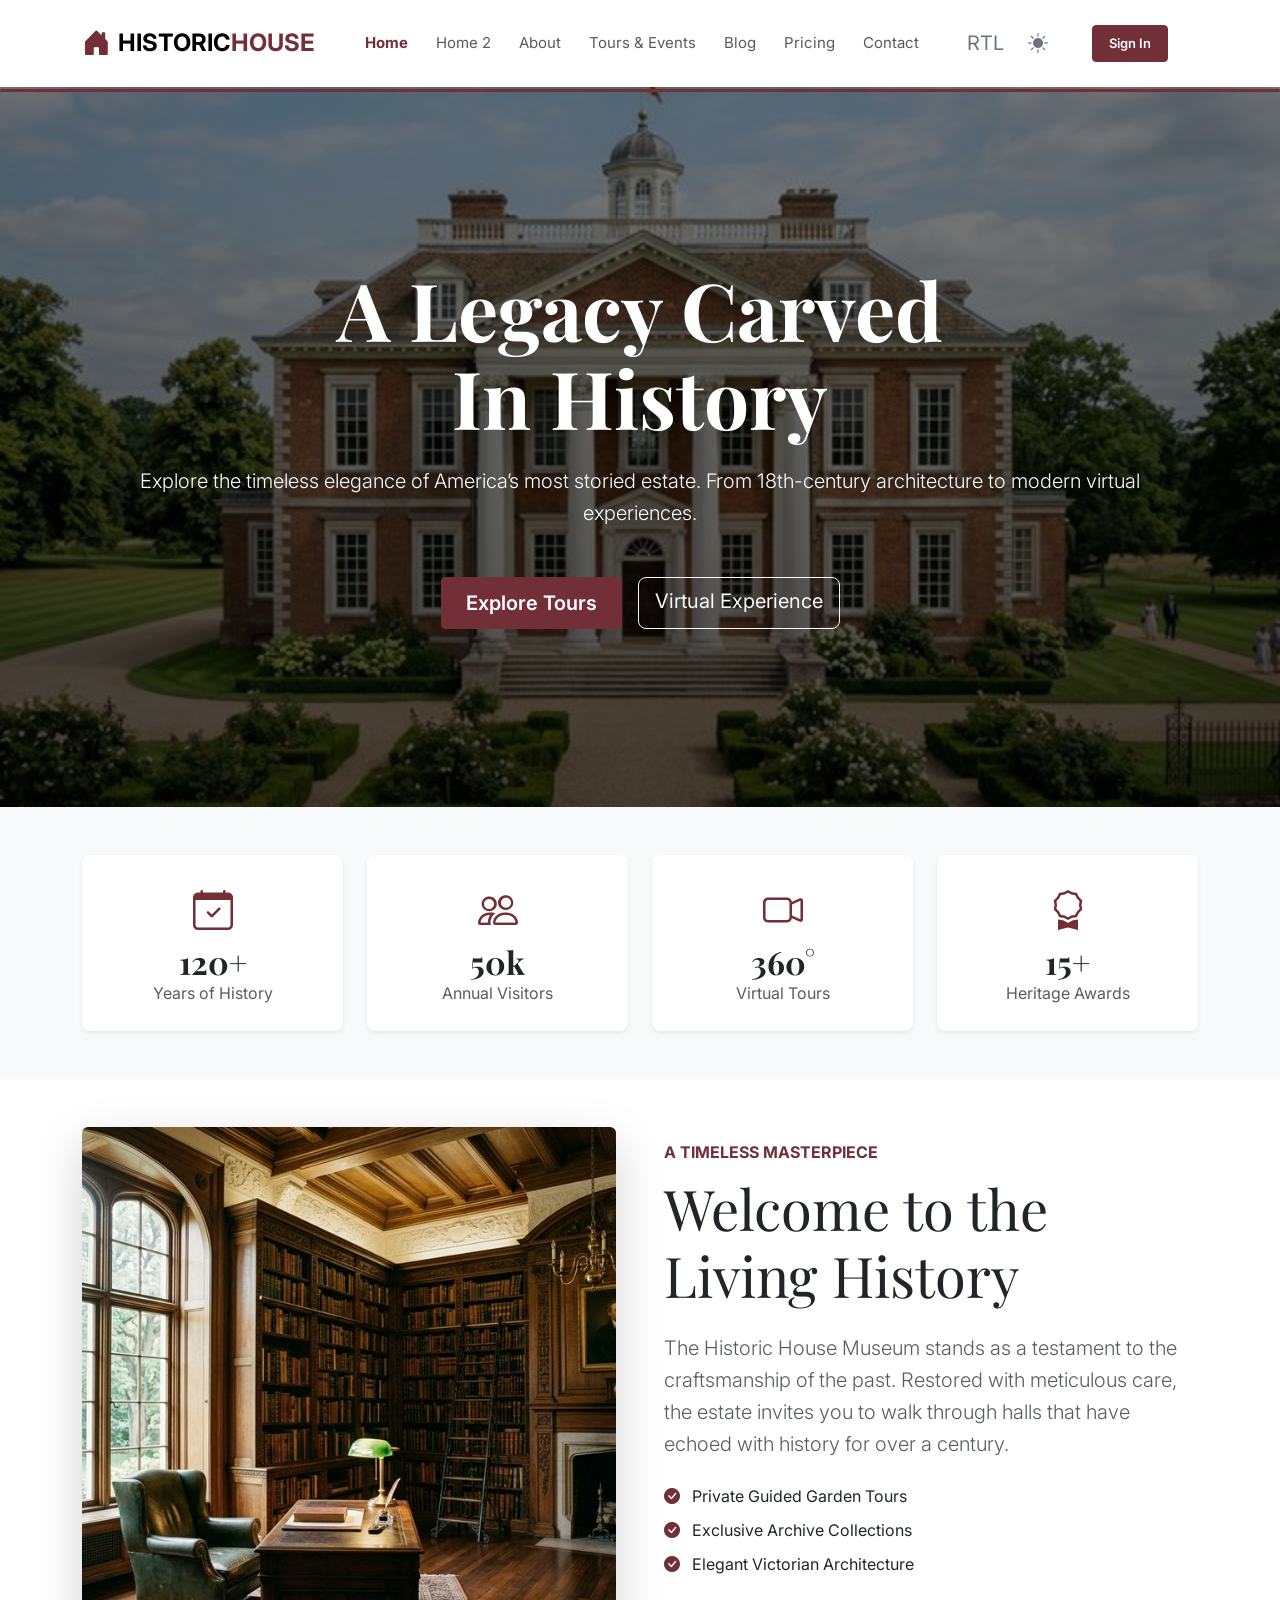
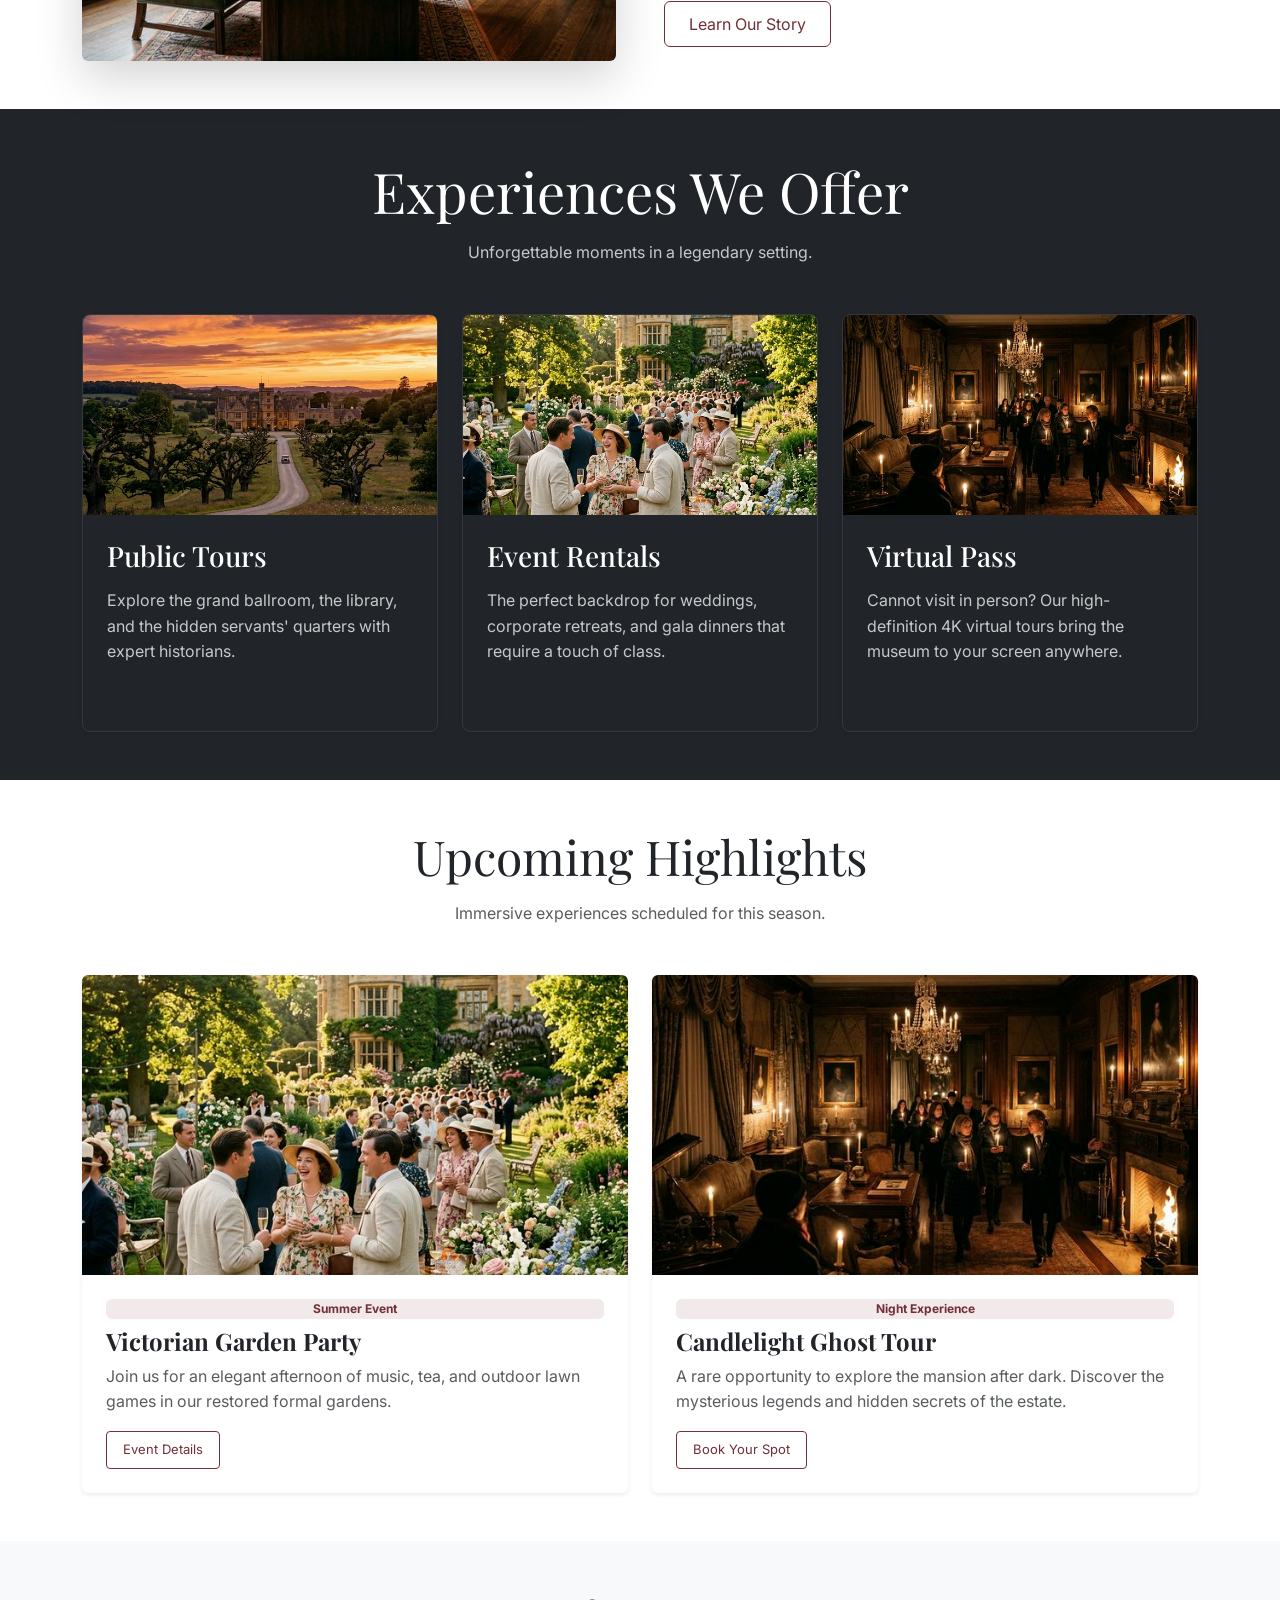
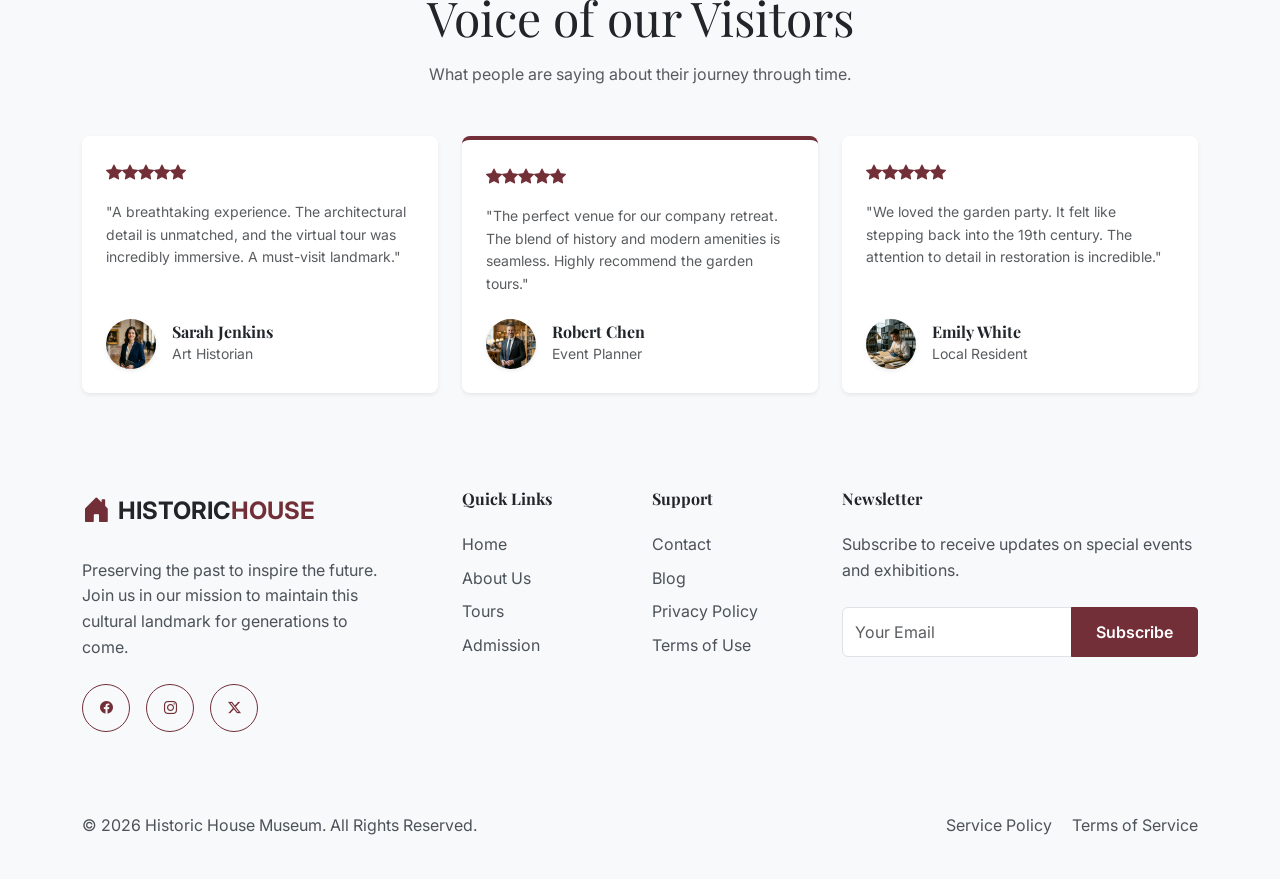
==== commit ca5efe1d: "UI Standardizing: Fix Dark Mode contrast, RTL alignment, 1024px responsiveness, and auth page UX. Re" ====
--- a/index.html
+++ b/index.html
@@ -48,7 +48,7 @@
     </div>
 
     <!-- Header & Navigation -->
-    <nav class="navbar navbar-expand-lg sticky-top">
+    <nav class="navbar navbar-expand-xl sticky-top">
         <div class="container">
             <a class="navbar-brand d-flex align-items-center" href="index.html">
                 <i class="bi bi-house-door-fill text-primary me-2 fs-3"></i>
@@ -90,7 +90,7 @@
     <header class="hero-section" style="background-image: url('assets/images/hero-home.png');">
         <div class="hero-overlay"></div>
         <div class="container hero-content text-center">
-            <h1 class="display-1 fw-bold mb-4" data-aos="fade-up">A Legacy Carved <br> <span class="text-secondary">In History</span></h1>
+            <h1 class="display-1 fw-bold mb-4" data-aos="fade-up">A Legacy Carved <br> <span class="text-white">In History</span></h1>
             <p class="lead mb-5 px-lg-5" data-aos="fade-up" data-aos-delay="100">Explore the timeless elegance of America’s most storied estate. From 18th-century architecture to modern virtual experiences.</p>
             <div class="d-flex flex-column flex-sm-row justify-content-center gap-3" data-aos="fade-up" data-aos-delay="200">
                 <a href="services.html" class="btn btn-primary btn-lg">Explore Tours</a>
@@ -219,7 +219,7 @@
                     </div>
                 </div>
                 <div class="col-md-6">
-                    <div class="card border-0 shadow-sm overflow-hidden h-100 border-start border-primary border-4 d-flex flex-column">
+                    <div class="card border-0 shadow-sm overflow-hidden h-100 d-flex flex-column">
                         <img src="assets/images/event-candlelight.png" class="card-img-top" alt="Candlelight Tour" style="height: 300px; object-fit: cover;">
                         <div class="card-body p-4 d-flex flex-column">
                             <span class="badge bg-secondary-subtle text-secondary mb-2">Night Experience</span>
@@ -295,7 +295,7 @@
         <div class="container">
             <div class="row g-4 mb-5">
                 <div class="col-lg-4 col-md-6">
-                    <h5 class="fw-bold mb-4 font-heading">HISTORIC<span class="text-primary">HOUSE</span></h5>
+                    <a href="index.html" class="d-inline-flex align-items-center text-decoration-none mb-4"><i class="bi bi-house-door-fill text-primary me-2 fs-3"></i><span class="fw-bold fs-4 font-heading text-body">HISTORIC<span class="text-primary">HOUSE</span></span></a>
                     <p class="text-muted pe-lg-5">Preserving the past to inspire the future. Join us in our mission to maintain this cultural landmark for generations to come.</p>
                     <div class="d-flex gap-3 mt-4">
                         <a href="#" class="btn btn-outline-primary btn-sm rounded-circle"><i class="bi bi-facebook"></i></a>
--- a/assets/css/style.css
+++ b/assets/css/style.css
@@ -55,9 +55,12 @@
 
 /* Theme-Aware Background Fixes */
 [data-bs-theme="dark"] .bg-light,
-[data-bs-theme="dark"] .bg-white,
+[data-bs-theme="dark"] .bg-white {
+    background-color: var(--card-bg) !important;
+}
+
 [data-bs-theme="dark"] .bg-body-tertiary {
-    background-color: var(--card-bg) !important;
+    background-color: var(--bg-color) !important;
 }
 
 .bg-card-custom {
@@ -173,6 +176,7 @@
     padding: var(--space-2) 0;
     min-height: 72px;
     align-items: center;
+    position: relative;
 }
 
 .navbar.scrolled {
@@ -186,13 +190,19 @@
 }
 
 /* Mobile Menu Styles */
-@media (max-width: 991.98px) {
+@media (max-width: 1199.98px) {
     .navbar .navbar-collapse {
-        background-color: var(--card-bg);
+        position: absolute !important;
+        top: 100%;
+        left: 0;
+        right: 0;
+        background-color: var(--navbar-bg);
         padding: var(--space-3);
-        margin-top: var(--space-2);
-        border-radius: 8px;
-        box-shadow: var(--shadow-sm);
+        margin-top: 0;
+        border-radius: 0 0 12px 12px;
+        box-shadow: var(--shadow-lg);
+        z-index: 1050;
+        width: 100%;
     }
     
     .navbar .navbar-nav {
@@ -210,32 +220,28 @@
     gap: var(--space-3);
 }
 
-@media (min-width: 992px) {
+@media (min-width: 1200px) {
     .navbar .navbar-collapse {
         display: flex !important;
         flex-basis: auto;
         flex-grow: 1;
         justify-content: space-between;
         flex-wrap: nowrap;
-        overflow: hidden;
+        overflow: visible;
     }
 
     .navbar .navbar-nav {
-        width: 100%;
+        flex-grow: 1;
+        justify-content: center;
+        gap: 20px;
+        flex-wrap: nowrap;
         margin: 0;
-        gap: 12px; /* Tightened gap for single line fit */
-        flex-wrap: nowrap;
-        justify-content: center; /* Center links by default */
-    }
-
-    /* Distribute Logo - Menu - Button */
-    .navbar .navbar-nav > li:first-child {
-        margin-left: auto;
-    }
-    
-    .navbar .navbar-nav > li:nth-last-child(2) {
-        margin-right: auto;
-    }
+    }
+
+    .navbar .nav-item:last-child {
+        margin-left: 0;
+    }
+}
 
     .nav-link {
         font-size: 15px; /* Increased from 14px for better readability */
@@ -422,6 +428,7 @@
    ==================================== */
 .text-primary { color: var(--primary-color) !important; }
 .text-secondary { color: var(--secondary-color) !important; }
+.text-hero { color: #ffffff !important; } /* High contrast white for hero sections */
 .bg-primary { background-color: var(--primary-color) !important; }
 .bg-secondary { background-color: var(--secondary-color) !important; }
 .bg-primary-subtle { background-color: rgba(114, 47, 55, 0.1) !important; }
@@ -462,8 +469,17 @@
     background-color: var(--primary-color) !important;
     color: #121212 !important;
 }
+/* Enhanced Footer Link Hover Effects */
+footer a.text-muted {
+    transition: all 0.3s ease !important;
+    text-decoration: none !important;
+    position: relative !important;
+}
+
 footer a.text-muted:hover {
-    color: var(--primary-color) !important; /* Lighter wine for hover on dark */
+    color: var(--primary-color) !important; /* Wine color on hover */
+    text-decoration: underline !important;
+    transform: translateY(-1px) !important;
 }
 
 footer.bg-light .text-muted,
@@ -471,9 +487,18 @@
     color: #4b5259 !important; /* Darker gray for light backgrounds */
 }
 
+footer.bg-light a.text-muted,
+[data-bs-theme="light"] footer a.text-muted {
+    transition: all 0.3s ease !important;
+    text-decoration: none !important;
+    position: relative !important;
+}
+
 footer.bg-light a.text-muted:hover,
 [data-bs-theme="light"] footer a.text-muted:hover {
     color: var(--primary-color) !important;
+    text-decoration: underline !important;
+    transform: translateY(-1px) !important;
 }
 
 footer .border-secondary {
@@ -540,6 +565,11 @@
     text-align: right;
 }
 
+[dir="rtl"] .navbar-brand {
+    margin-left: var(--space-4);
+    margin-right: 0;
+}
+
 [dir="rtl"] .ms-auto {
     margin-right: auto !important;
     margin-left: 0 !important;
@@ -578,3 +608,65 @@
 @keyframes spin {
     to { transform: rotate(360deg); }
 }
+
+/* ====================================
+   TIMELINE
+   ==================================== */
+.timeline-line {
+    width: 2px;
+    background-color: var(--primary-color);
+}
+.timeline-dot {
+    width: 16px;
+    height: 16px;
+    z-index: 2;
+    margin-top: 6px;
+}
+
+/* ====================================
+   AUTH WRAPPER
+   ==================================== */
+.auth-wrapper a:hover {
+    text-decoration: underline !important;
+}
+
+@media (max-width: 991.98px) {
+    /* Layout for Navbar Icons on Mobile */
+    .navbar-nav .nav-item.d-flex.align-items-center.gap-2 {
+        border-top: 1px solid var(--border-color);
+        border-bottom: 1px solid var(--border-color);
+        padding: var(--space-3) 0 !important;
+        margin: var(--space-1) 0;
+        justify-content: flex-start;
+        width: 100%;
+    }
+}
+
+/* ====================================
+   DARK MODE CONTRAST OVERRIDES
+   ==================================== */
+[data-bs-theme="dark"] a,
+[data-bs-theme="dark"] .text-primary,
+[data-bs-theme="dark"] .text-secondary,
+[data-bs-theme="dark"] .navbar-brand span.text-primary,
+[data-bs-theme="dark"] .navbar-brand i.text-primary,
+[data-bs-theme="dark"] .sidebar .font-heading span.text-primary,
+[data-bs-theme="dark"] footer .btn-outline-primary,
+[data-bs-theme="dark"] .btn-outline-primary.rounded-circle,
+[data-bs-theme="dark"] footer a.text-muted:hover {
+    color: #e58c99 !important; 
+}
+[data-bs-theme="dark"] .nav-link::after,
+[data-bs-theme="dark"] .timeline-line,
+[data-bs-theme="dark"] .timeline-dot {
+    background-color: #e58c99 !important;
+}
+[data-bs-theme="dark"] .timeline-dot,
+[data-bs-theme="dark"] footer .btn-outline-primary,
+[data-bs-theme="dark"] .btn-outline-primary.rounded-circle {
+    border-color: #e58c99 !important;
+}
+
+[data-bs-theme="dark"] .bg-primary-subtle {
+    background-color: rgba(229, 140, 153, 0.15) !important;
+}
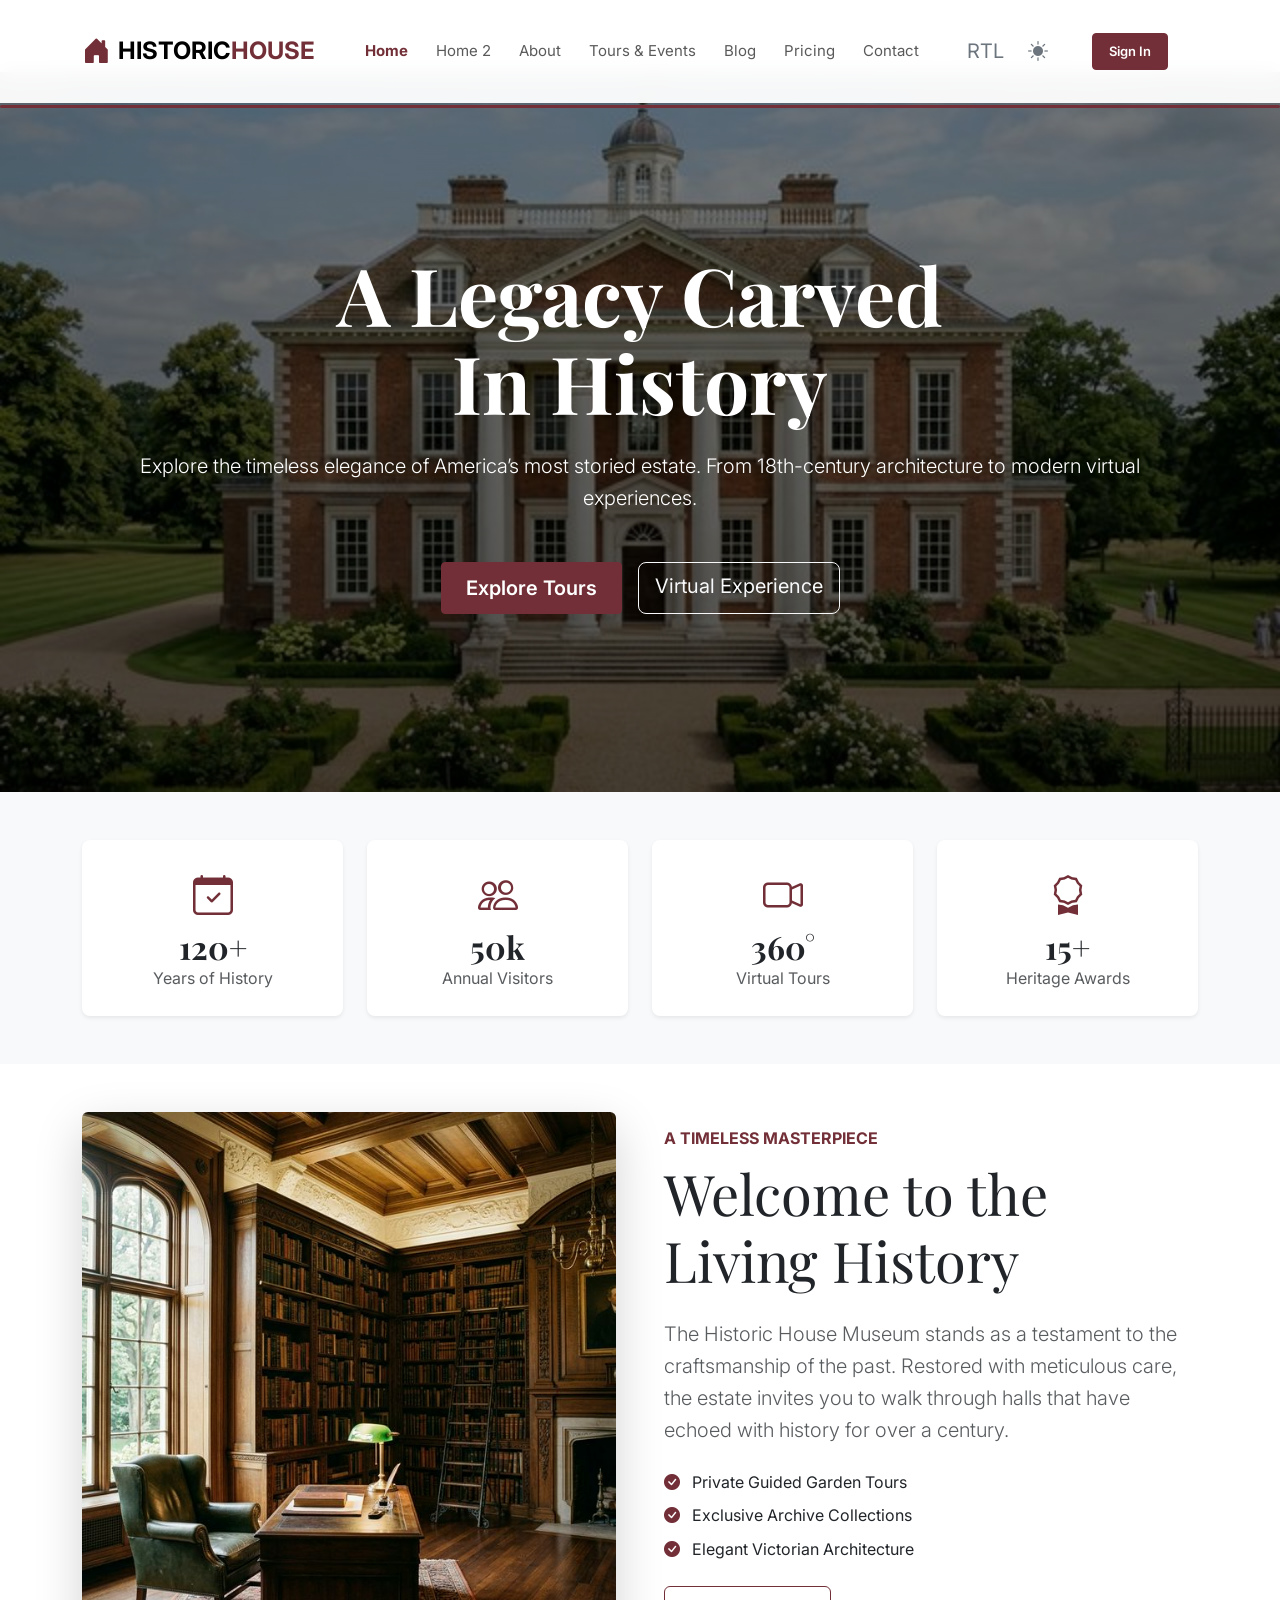
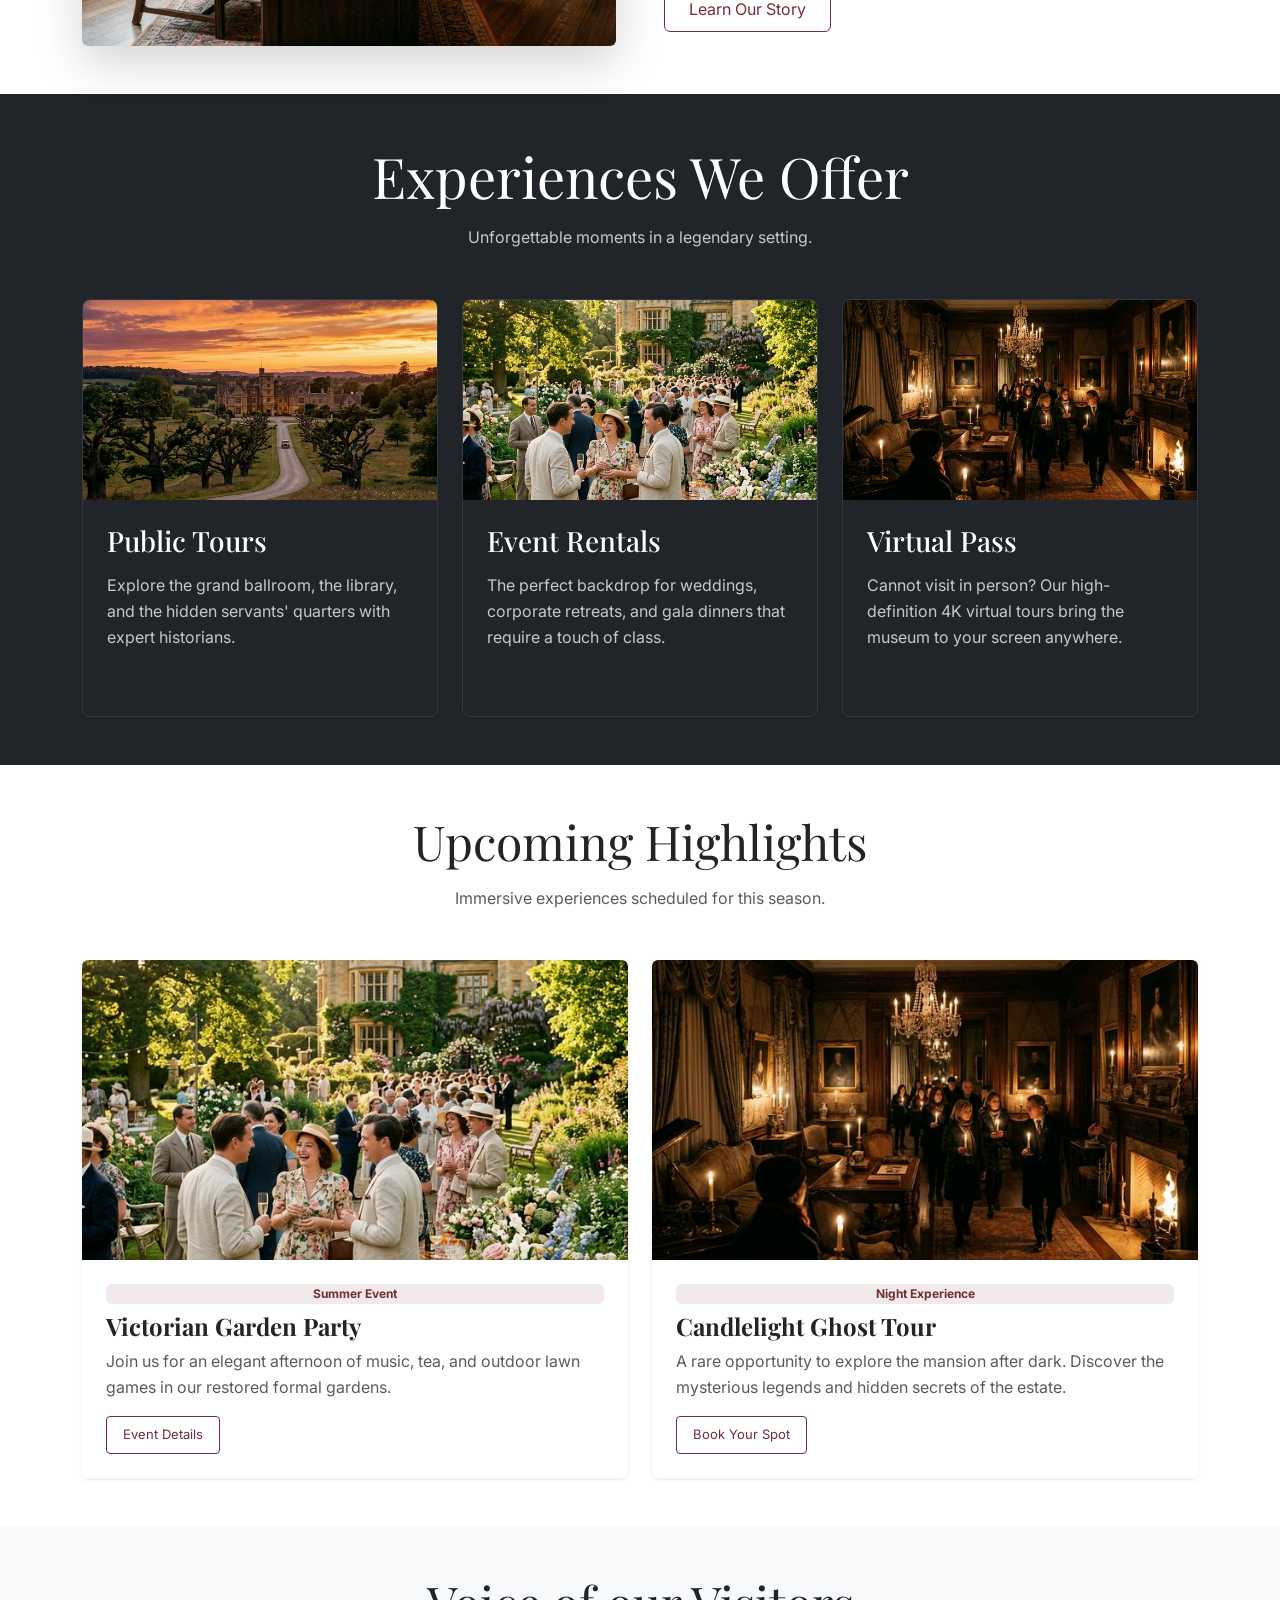
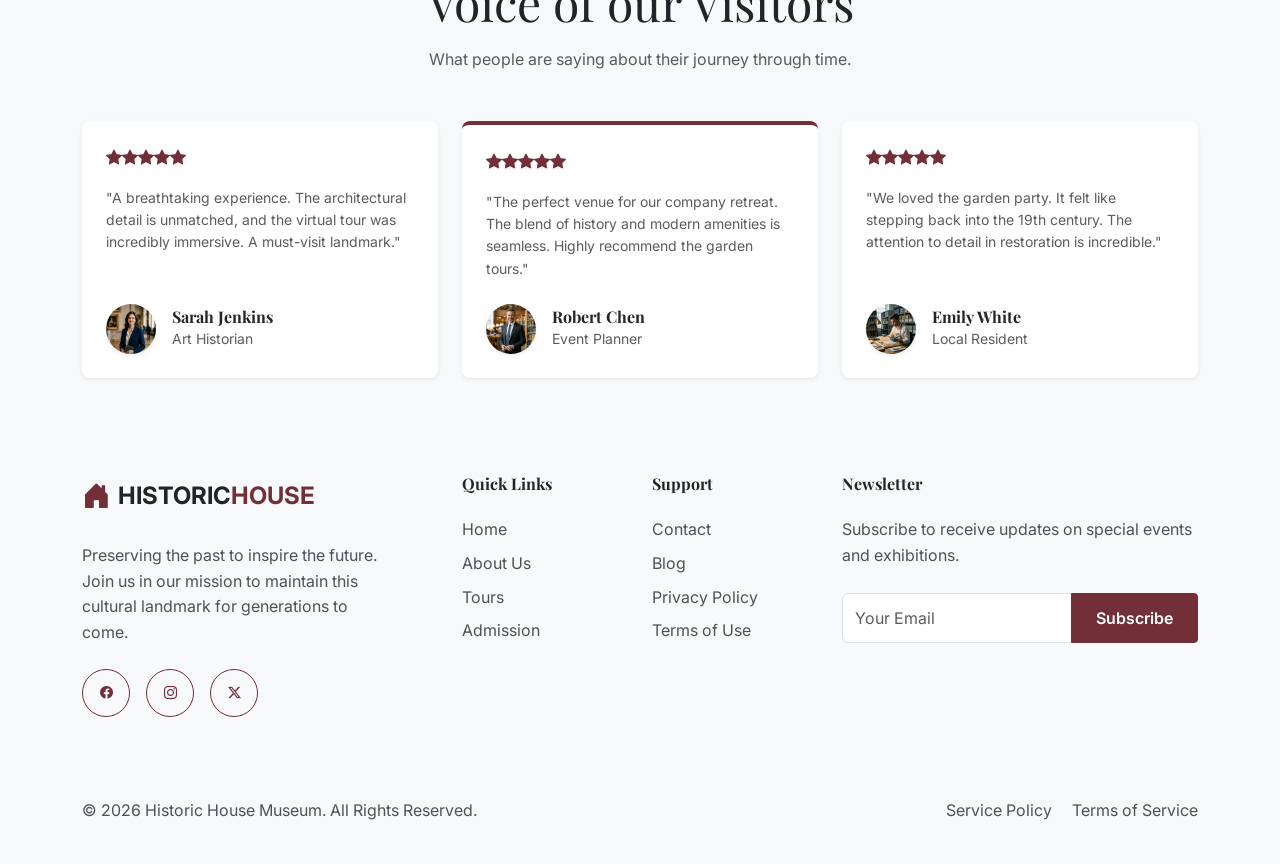
==== commit 37dd06a0: "UI Improvements: standardize branding, fix login link, and improve pricing table alignment/contrast" ====
--- a/index.html
+++ b/index.html
@@ -48,7 +48,7 @@
     </div>
 
     <!-- Header & Navigation -->
-    <nav class="navbar navbar-expand-xl sticky-top">
+    <nav class="navbar navbar-expand-xl fixed-top">
         <div class="container">
             <a class="navbar-brand d-flex align-items-center" href="index.html">
                 <i class="bi bi-house-door-fill text-primary me-2 fs-3"></i>
--- a/assets/css/style.css
+++ b/assets/css/style.css
@@ -120,6 +120,15 @@
     line-height: 1.6;
     overflow-x: hidden;
     transition: background-color var(--transition-base), color var(--transition-base);
+    padding-top: 72px; /* Offset for fixed navbar */
+}
+
+/* Pages without a main navbar (login, register, 404, coming-soon, dashboard) */
+body:has(.auth-wrapper),
+body:has(.soon-wrapper),
+body:has(.error-wrapper),
+body:has(.dashboard-wrapper) {
+    padding-top: 0;
 }
 
 a {
@@ -172,16 +181,24 @@
 .navbar {
     background-color: var(--navbar-bg) !important;
     backdrop-filter: blur(10px);
-    transition: var(--transition-base);
+    transition: all 0.4s cubic-bezier(0.4, 0, 0.2, 1);
+    padding: var(--space-3) 0;
+    min-height: 80px;
+    align-items: center;
+    position: fixed !important;
+    top: 0;
+    left: 0;
+    right: 0;
+    width: 100%;
+    z-index: 1030;
+}
+
+.navbar.scrolled {
     padding: var(--space-2) 0;
-    min-height: 72px;
-    align-items: center;
-    position: relative;
-}
-
-.navbar.scrolled {
-    padding: var(--space-1) 0;
-    box-shadow: var(--shadow-md);
+    min-height: 70px;
+    background-color: var(--navbar-bg) !important;
+    box-shadow: 0 10px 30px rgba(0, 0, 0, 0.08);
+    backdrop-filter: blur(15px);
 }
 
 /* Navbar Collapse - Reset for Bootstrap compatibility */
@@ -566,8 +583,13 @@
 }
 
 [dir="rtl"] .navbar-brand {
-    margin-left: var(--space-4);
-    margin-right: 0;
+    margin-left: var(--space-5) !important;
+    margin-right: 0 !important;
+}
+
+[dir="rtl"] .navbar-nav {
+    padding-right: 0;
+    padding-left: 0;
 }
 
 [dir="rtl"] .ms-auto {
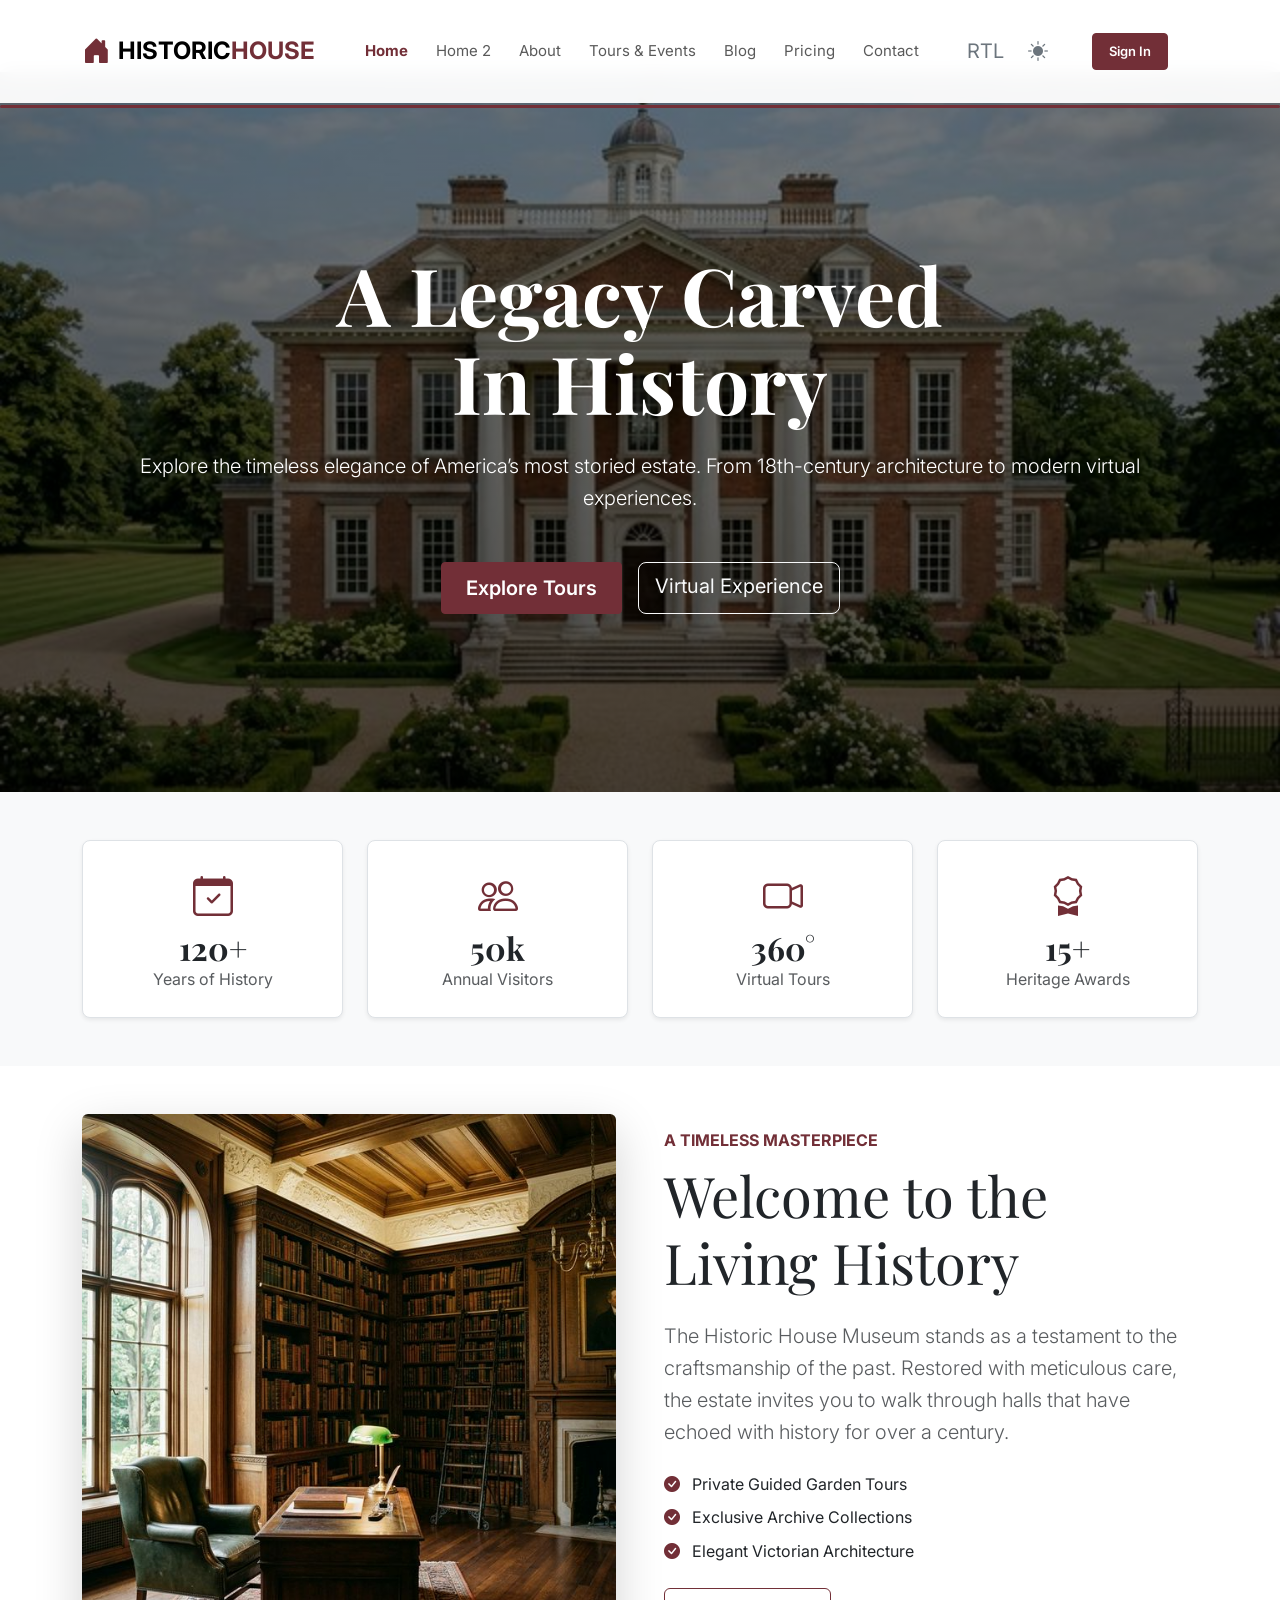
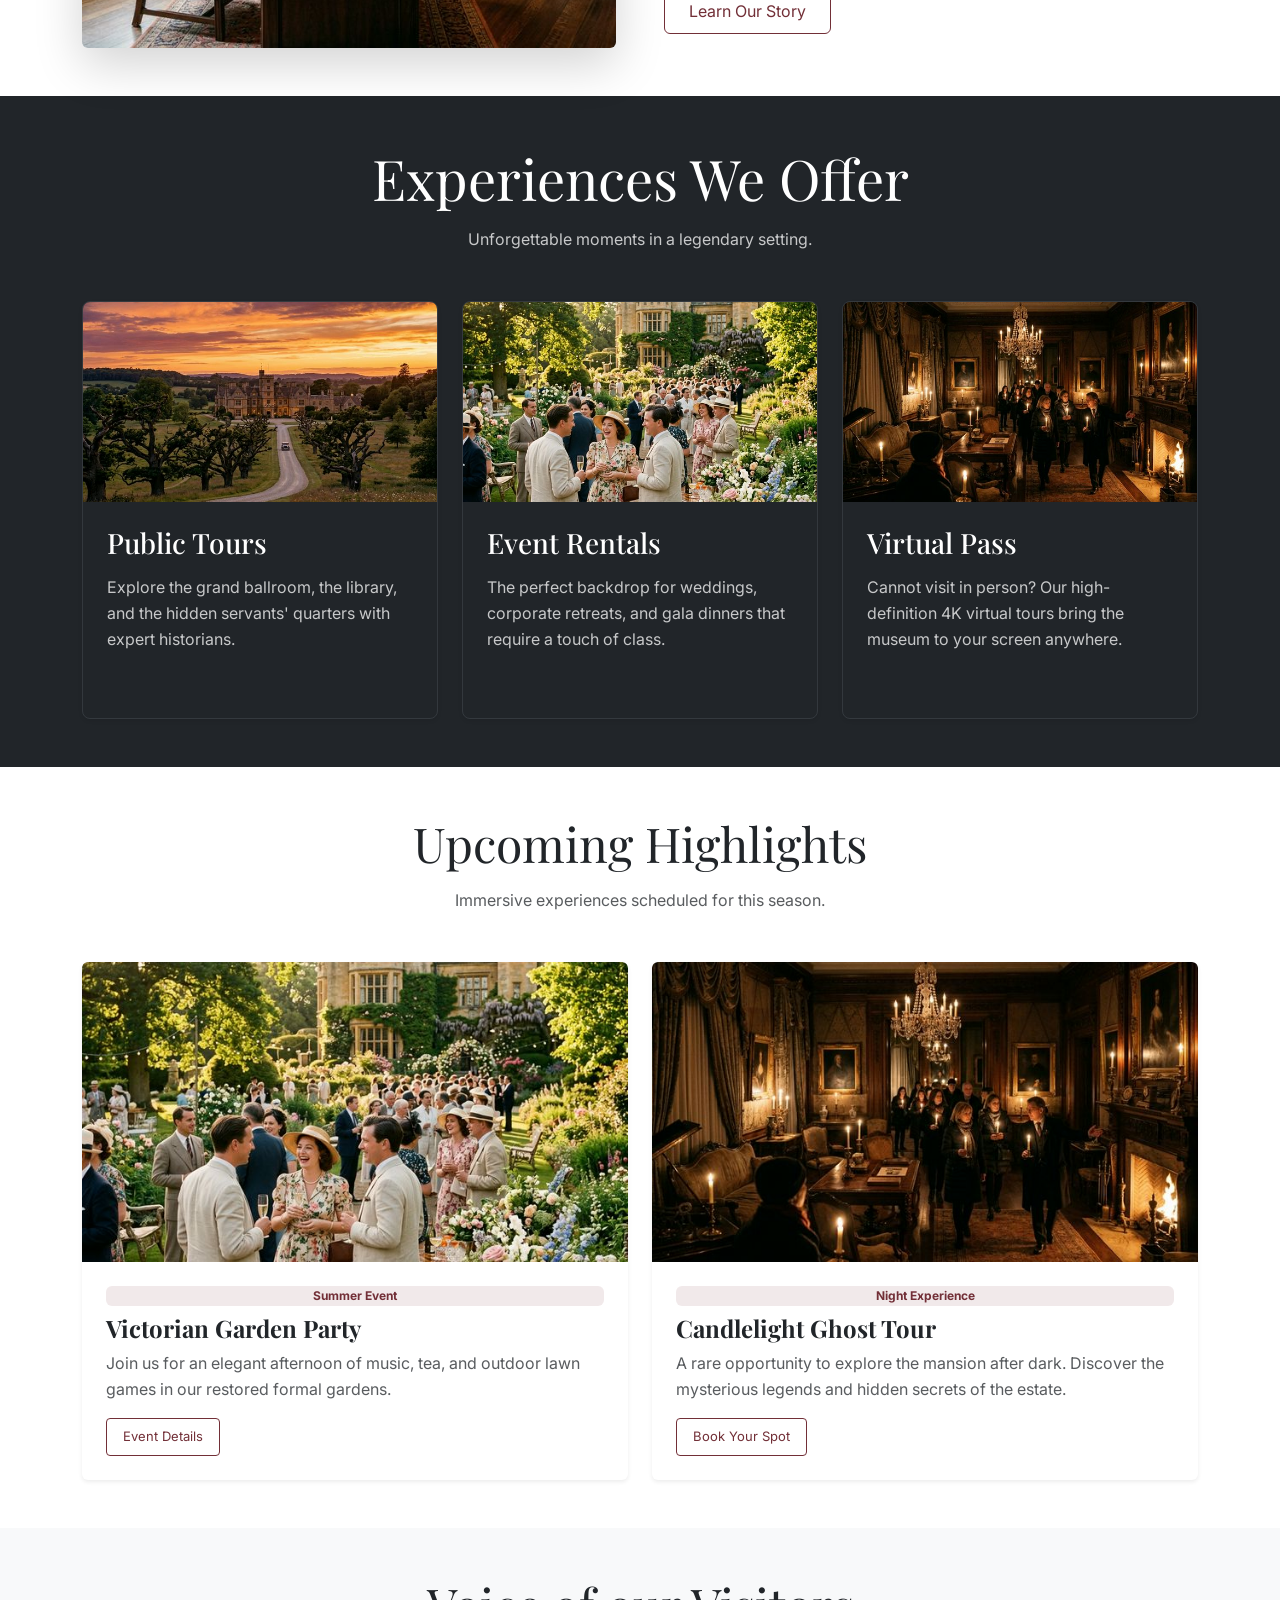
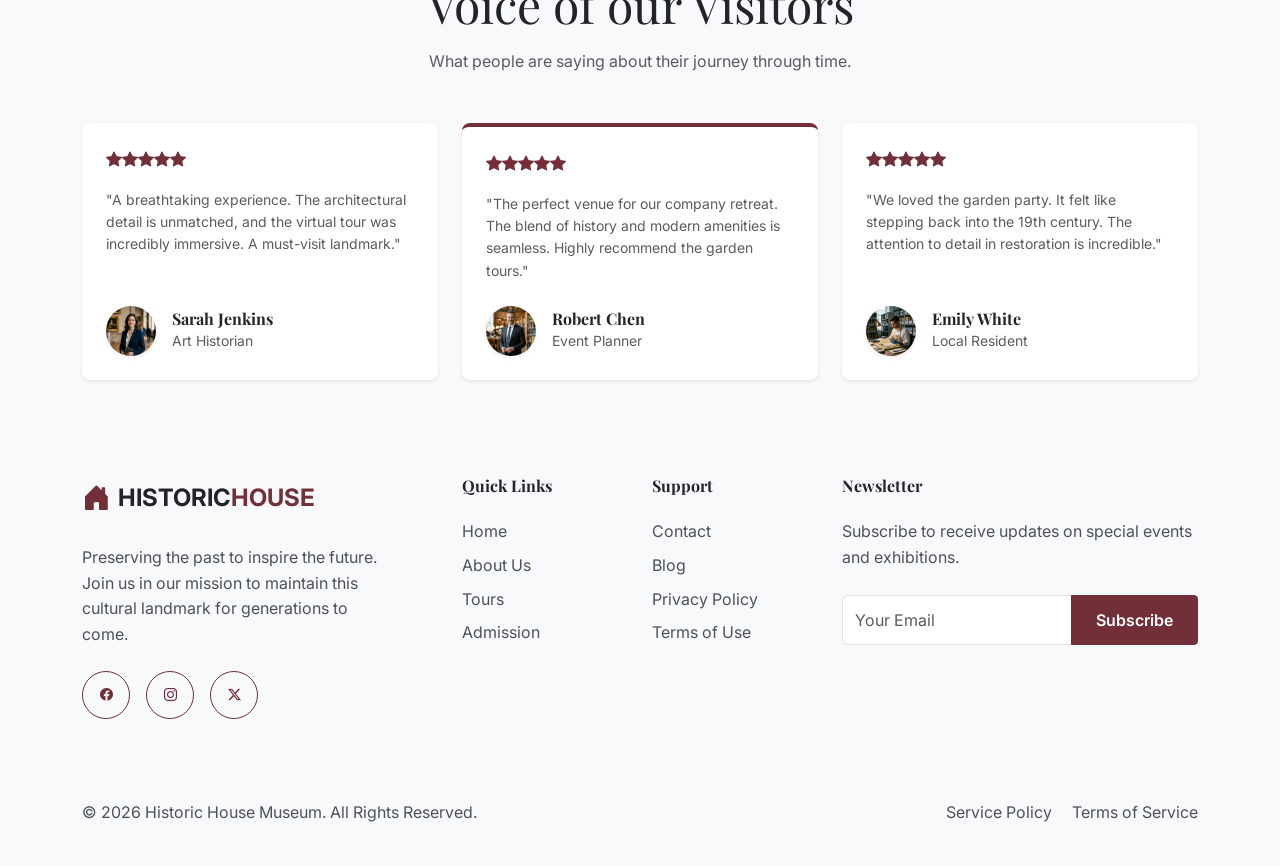
==== commit b712d992: "docs: improve UI consistency and responsiveness - Standardized navbar brand color in dark mode to ma" ====
--- a/index.html
+++ b/index.html
@@ -104,28 +104,28 @@
         <div class="container">
             <div class="row g-4 text-center">
                 <div class="col-md-3">
-                    <div class="custom-card border-0 shadow-sm py-4">
+                    <div class="custom-card shadow-sm py-4">
                         <i class="bi bi-calendar-check text-primary fs-1 mb-3"></i>
                         <h3 class="h2 mb-0 fw-bold">120+</h3>
                         <p class="text-muted mb-0">Years of History</p>
                     </div>
                 </div>
                 <div class="col-md-3">
-                    <div class="custom-card border-0 shadow-sm py-4">
+                    <div class="custom-card shadow-sm py-4">
                         <i class="bi bi-people text-primary fs-1 mb-3"></i>
                         <h3 class="h2 mb-0 fw-bold">50k</h3>
                         <p class="text-muted mb-0">Annual Visitors</p>
                     </div>
                 </div>
                 <div class="col-md-3">
-                    <div class="custom-card border-0 shadow-sm py-4">
+                    <div class="custom-card shadow-sm py-4">
                         <i class="bi bi-camera-video text-primary fs-1 mb-3"></i>
                         <h3 class="h2 mb-0 fw-bold">360°</h3>
                         <p class="text-muted mb-0">Virtual Tours</p>
                     </div>
                 </div>
                 <div class="col-md-3">
-                    <div class="custom-card border-0 shadow-sm py-4">
+                    <div class="custom-card shadow-sm py-4">
                         <i class="bi bi-award text-primary fs-1 mb-3"></i>
                         <h3 class="h2 mb-0 fw-bold">15+</h3>
                         <p class="text-muted mb-0">Heritage Awards</p>
--- a/assets/css/style.css
+++ b/assets/css/style.css
@@ -45,8 +45,10 @@
     --bg-color: #121212;
     --text-color: #f8f9fa;
     --text-muted: #adb5bd;
-    --border-color: #2d2d2d;
+    --border-color: #3a3a3a;
     --card-bg: #1e1e1e;
+    --primary-color: #e58c99;
+    --secondary-color: #e58c99;
     --navbar-bg: rgba(18, 18, 18, 0.95);
     --shadow-sm: 0 2px 4px rgba(0,0,0,0.3);
     --shadow-md: 0 4px 8px rgba(0,0,0,0.4);
@@ -82,6 +84,7 @@
 [data-bs-theme="dark"] .btn-primary {
     background-color: var(--primary-color) !important;
     border-color: var(--primary-color) !important;
+    color: #121212 !important;
 }
 
 [data-bs-theme="dark"] .btn-outline-primary {
@@ -602,6 +605,14 @@
     margin-right: 0 !important;
 }
 
+@media (min-width: 768px) and (max-width: 991.98px) {
+    .custom-card .btn {
+        padding-top: 14px;
+        padding-bottom: 14px;
+        font-size: 1.1rem;
+    }
+}
+
 /* ====================================
    PRELOADER
    ==================================== */
@@ -678,6 +689,9 @@
 [data-bs-theme="dark"] footer a.text-muted:hover {
     color: #e58c99 !important; 
 }
+[data-bs-theme="dark"] .navbar-brand {
+    color: var(--text-color) !important;
+}
 [data-bs-theme="dark"] .nav-link::after,
 [data-bs-theme="dark"] .timeline-line,
 [data-bs-theme="dark"] .timeline-dot {
